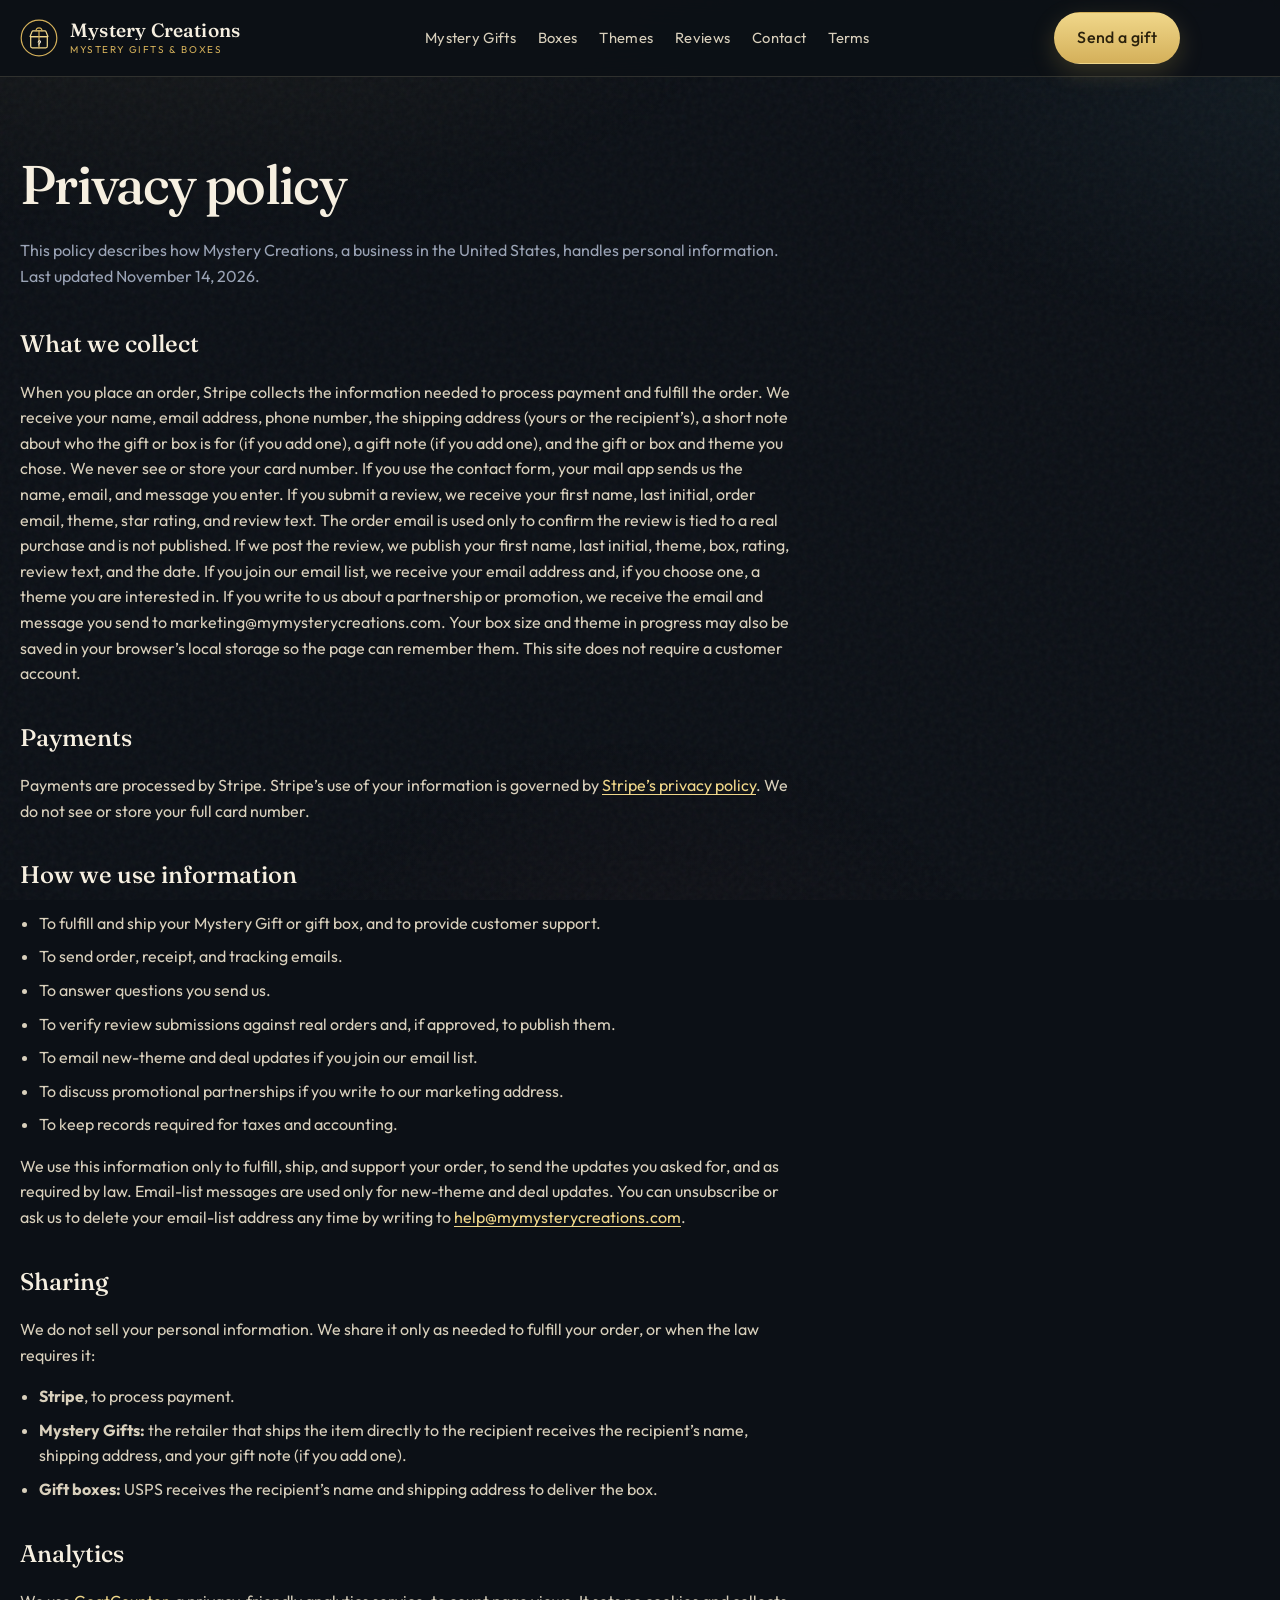
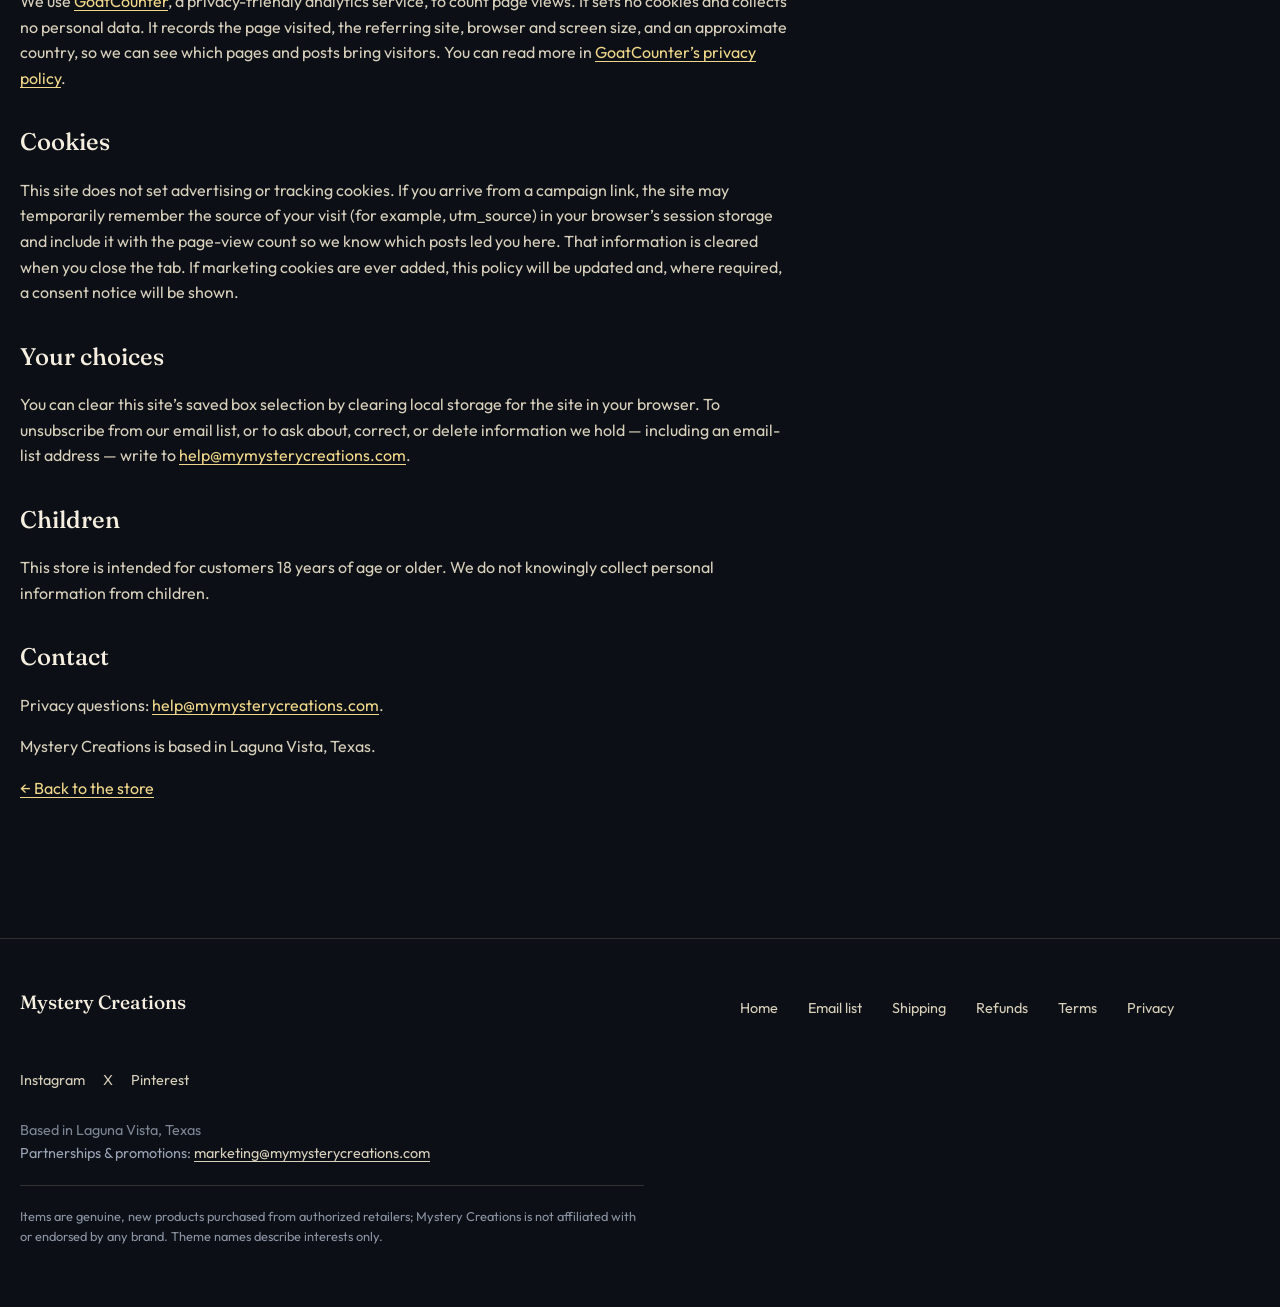
==== privacy.html @ e9b5b040 "Mystery Gifts lead; free shipping; boxes from $50; policy updates Co-authored-by: OffWorldMechanic <" ====
<!DOCTYPE html>
<html lang="en" data-page-title="Privacy — {name}">
<head>
  <meta charset="utf-8">
  <meta name="viewport" content="width=device-width, initial-scale=1, viewport-fit=cover">
  <meta name="theme-color" content="#0c1016">
  <meta name="color-scheme" content="dark">
  <meta name="apple-mobile-web-app-capable" content="yes">
  <meta name="apple-mobile-web-app-status-bar-style" content="black-translucent">
  <link rel="apple-touch-icon" href="img/apple-touch-icon.png">
  <link rel="canonical" href="https://mymysterycreations.com/privacy.html">
  <title>Privacy — Mystery Creations</title>
  <meta name="description" content="How Mystery Creations collects, uses, and shares information when you order a gift or box, join our email list, or contact us.">
  <meta property="og:type" content="website">
  <meta property="og:site_name" content="Mystery Creations">
  <meta property="og:title" content="Privacy policy — Mystery Creations">
  <meta property="og:description" content="How Mystery Creations collects, uses, and shares information when you order a gift or box, join our email list, or contact us.">
  <meta property="og:url" content="https://mymysterycreations.com/privacy.html">
  <meta property="og:image" content="https://mymysterycreations.com/img/og-image.png">
  <meta property="og:image:width" content="1200">
  <meta property="og:image:height" content="630">
  <meta property="og:image:alt" content="Mystery Creations — Mystery gifts from $5, free shipping">
  <meta name="twitter:card" content="summary_large_image">
  <meta name="twitter:title" content="Privacy policy — Mystery Creations">
  <meta name="twitter:description" content="How Mystery Creations collects, uses, and shares information when you order a gift or box, join our email list, or contact us.">
  <meta name="twitter:image" content="https://mymysterycreations.com/img/og-image.png">
  <link rel="icon" type="image/svg+xml" href="img/favicon.svg">
  <link rel="preconnect" href="https://fonts.googleapis.com">
  <link rel="preconnect" href="https://fonts.gstatic.com" crossorigin>
  <link href="https://fonts.googleapis.com/css2?family=Fraunces:ital,opsz,wght@0,9..144,400;0,9..144,500;1,9..144,450&family=Outfit:wght@300;400;500;600&display=swap" rel="stylesheet">
  <link rel="stylesheet" href="css/styles.css">
  <script src="js/config.js"></script>
  <script>
    (function () {
      var n = (window.STORE_CONFIG && STORE_CONFIG.name) || "Mystery Creations";
      document.title = "Privacy — " + n;
    })();
  </script>
</head>
<body>
  <a class="skip-link" href="#main">Skip to content</a>
  <header class="site-header">
    <div class="wrap header-inner">
      <a class="wordmark" href="index.html">
        <img class="monogram" src="img/monogram.svg" width="38" height="38" alt="">
        <span class="wordmark-text">
          <strong data-store-name>Mystery Creations</strong>
          <span class="wordmark-sub">Mystery gifts &amp; boxes</span>
        </span>
      </a>
      <button class="nav-toggle" id="nav-toggle" type="button" aria-expanded="false" aria-controls="site-nav" aria-label="Open menu">
        <svg viewBox="0 0 24 24" fill="none" stroke="currentColor" stroke-width="1.8" aria-hidden="true">
          <path d="M4 7h16M4 12h16M4 17h16" stroke-linecap="round"/>
        </svg>
      </button>
      <nav class="nav" id="site-nav" aria-label="Primary">
        <a href="index.html#gifts">Mystery Gifts</a>
        <a href="index.html#order">Boxes</a>
        <a href="index.html#themes">Themes</a>
        <a href="index.html#reviews">Reviews</a>
        <a href="index.html#contact">Contact</a>
        <a href="terms.html">Terms</a>
      </nav>
      <div class="header-cta">
        <a class="btn btn-gold" href="index.html#gifts">Send a gift</a>
      </div>
    </div>
  </header>

  <main id="main" class="legal">
    <div class="wrap">
      <h1>Privacy policy</h1>
      <p class="meta">This policy describes how Mystery Creations, a business in the United States, handles personal information. Last updated November 14, 2026.</p>

      <h2>What we collect</h2>
      <p>When you place an order, Stripe collects the information needed to process payment and fulfill the order. We receive your name, email address, phone number, the shipping address (yours or the recipient’s), a short note about who the gift or box is for (if you add one), a gift note (if you add one), and the gift or box and theme you chose. We never see or store your card number. If you use the contact form, your mail app sends us the name, email, and message you enter. If you submit a review, we receive your first name, last initial, order email, theme, star rating, and review text. The order email is used only to confirm the review is tied to a real purchase and is not published. If we post the review, we publish your first name, last initial, theme, box, rating, review text, and the date. If you join our email list, we receive your email address and, if you choose one, a theme you are interested in. If you write to us about a partnership or promotion, we receive the email and message you send to marketing@mymysterycreations.com. Your box size and theme in progress may also be saved in your browser’s local storage so the page can remember them. This site does not require a customer account.</p>

      <h2>Payments</h2>
      <p>Payments are processed by Stripe. Stripe’s use of your information is governed by <a href="https://stripe.com/privacy" rel="noopener">Stripe’s privacy policy</a>. We do not see or store your full card number.</p>

      <h2>How we use information</h2>
      <ul>
        <li>To fulfill and ship your Mystery Gift or gift box, and to provide customer support.</li>
        <li>To send order, receipt, and tracking emails.</li>
        <li>To answer questions you send us.</li>
        <li>To verify review submissions against real orders and, if approved, to publish them.</li>
        <li>To email new-theme and deal updates if you join our email list.</li>
        <li>To discuss promotional partnerships if you write to our marketing address.</li>
        <li>To keep records required for taxes and accounting.</li>
      </ul>
      <p>We use this information only to fulfill, ship, and support your order, to send the updates you asked for, and as required by law. Email-list messages are used only for new-theme and deal updates. You can unsubscribe or ask us to delete your email-list address any time by writing to <a data-store-email href="mailto:help@mymysterycreations.com">help@mymysterycreations.com</a>.</p>

      <h2>Sharing</h2>
      <p>We do not sell your personal information. We share it only as needed to fulfill your order, or when the law requires it:</p>
      <ul>
        <li><strong>Stripe</strong>, to process payment.</li>
        <li><strong>Mystery Gifts:</strong> the retailer that ships the item directly to the recipient receives the recipient’s name, shipping address, and your gift note (if you add one).</li>
        <li><strong>Gift boxes:</strong> USPS receives the recipient’s name and shipping address to deliver the box.</li>
      </ul>

      <h2>Analytics</h2>
      <p>We use <a href="https://www.goatcounter.com/" rel="noopener">GoatCounter</a>, a privacy-friendly analytics service, to count page views. It sets no cookies and collects no personal data. It records the page visited, the referring site, browser and screen size, and an approximate country, so we can see which pages and posts bring visitors. You can read more in <a href="https://www.goatcounter.com/help/privacy" rel="noopener">GoatCounter’s privacy policy</a>.</p>

      <h2>Cookies</h2>
      <p>This site does not set advertising or tracking cookies. If you arrive from a campaign link, the site may temporarily remember the source of your visit (for example, utm_source) in your browser’s session storage and include it with the page-view count so we know which posts led you here. That information is cleared when you close the tab. If marketing cookies are ever added, this policy will be updated and, where required, a consent notice will be shown.</p>

      <h2>Your choices</h2>
      <p>You can clear this site’s saved box selection by clearing local storage for the site in your browser. To unsubscribe from our email list, or to ask about, correct, or delete information we hold — including an email-list address — write to <a data-store-email href="mailto:help@mymysterycreations.com">help@mymysterycreations.com</a>.</p>

      <h2>Children</h2>
      <p>This store is intended for customers 18 years of age or older. We do not knowingly collect personal information from children.</p>

      <h2>Contact</h2>
      <p>Privacy questions: <a data-store-email href="mailto:help@mymysterycreations.com">help@mymysterycreations.com</a>.</p>
      <p>Mystery Creations is based in Laguna Vista, Texas.</p>

      <p><a href="index.html">← Back to the store</a></p>
    </div>
  </main>

  <footer class="site-footer">
    <div class="wrap">
      <div class="footer-row">
        <div>
          <strong style="color:var(--cream);font-family:var(--font-serif);font-size:1.2rem;font-weight:500" data-store-name>Mystery Creations</strong>
        </div>
        <nav class="footer-links">
          <a href="index.html">Home</a>
          <a href="index.html#waitlist">Email list</a>
          <a href="terms.html#shipping">Shipping</a>
          <a href="terms.html#refunds">Refunds</a>
          <a href="terms.html">Terms</a>
          <a href="privacy.html">Privacy</a>
        </nav>
      </div>
      <nav class="footer-social" data-social-links aria-label="Social" hidden></nav>
      <p class="footer-location">Based in Laguna Vista, Texas</p>
      <p class="footer-marketing">Partnerships &amp; promotions: <a data-store-marketing-email href="mailto:marketing@mymysterycreations.com?subject=Partnership%20inquiry">marketing@mymysterycreations.com</a></p>
      <p class="disclaimer" data-disclaimer></p>
    </div>
  </footer>
  <script src="js/app.js"></script>
</body>
</html>
---- css/styles.css ----
/* Mystery Creations — storefront styles */
:root {
  --ink: #0c1016;
  --ink-2: #141a24;
  --ink-3: #1c2433;
  --line: rgba(232, 214, 176, 0.16);
  --line-strong: rgba(232, 214, 176, 0.32);
  --cream: #f6efe0;
  --cream-dim: #d9d0bc;
  --gold: #d4b05a;
  --gold-bright: #f0d78a;
  --gold-deep: #9a7a32;
  --copper: #c57a48;
  --rose: #c45c4a;
  --mist: #9aa3b5;
  --paper: #fbf6ec;
  --paper-2: #efe6d2;
  --success: #3e9a6e;
  --danger: #c45c4a;
  --shadow: 0 24px 60px rgba(0, 0, 0, 0.35);
  --radius: 18px;
  --font-serif: "Fraunces", "Iowan Old Style", "Palatino Linotype", Palatino, serif;
  --font-sans: "Outfit", "Avenir Next", "Segoe UI", sans-serif;
  --header-h: 76px;
  --bar-h: 84px;
}

*,
*::before,
*::after { box-sizing: border-box; }

html {
  scroll-behavior: smooth;
  scroll-padding-top: calc(var(--header-h) + 16px + env(safe-area-inset-top, 0px));
  scroll-padding-bottom: calc(var(--bar-h) + 16px + env(safe-area-inset-bottom, 0px));
  -webkit-text-size-adjust: 100%;
  text-size-adjust: 100%;
}

html, body {
  margin: 0;
  padding: 0;
  max-width: 100%;
}

body {
  font-family: var(--font-sans);
  font-weight: 400;
  font-size: 16px;
  color: var(--cream);
  background: var(--ink);
  line-height: 1.6;
  min-height: 100vh;
  min-height: 100svh;
  min-height: 100dvh;
  -webkit-font-smoothing: antialiased;
  text-rendering: optimizeLegibility;
}

body::before {
  content: "";
  position: fixed;
  inset: 0;
  pointer-events: none;
  z-index: 0;
  background:
    radial-gradient(1200px 600px at 12% -10%, rgba(212, 176, 90, 0.08), transparent 55%),
    radial-gradient(900px 500px at 100% 10%, rgba(110, 196, 216, 0.05), transparent 50%),
    radial-gradient(800px 700px at 50% 120%, rgba(196, 92, 74, 0.05), transparent 50%);
}

body::after {
  content: "";
  position: fixed;
  inset: 0;
  pointer-events: none;
  z-index: 1;
  opacity: 0.045;
  background-image: url("data:image/svg+xml,%3Csvg viewBox='0 0 200 200' xmlns='http://www.w3.org/2000/svg'%3E%3Cfilter id='n'%3E%3CfeTurbulence type='fractalNoise' baseFrequency='0.85' numOctaves='4' stitchTiles='stitch'/%3E%3C/filter%3E%3Crect width='100%25' height='100%25' filter='url(%23n)'/%3E%3C/svg%3E");
}

img, svg { display: block; max-width: 100%; }
button, input, select, textarea { font: inherit; color: inherit; }
a { color: var(--gold-bright); text-decoration-thickness: 1px; text-underline-offset: 3px; overflow-wrap: anywhere; }

:focus-visible {
  outline: 2px solid var(--gold-bright);
  outline-offset: 3px;
}

.skip-link {
  position: absolute;
  left: 12px;
  top: -48px;
  background: var(--gold);
  color: var(--ink);
  padding: 8px 14px;
  border-radius: 8px;
  z-index: 100;
  font-weight: 600;
}
.skip-link:focus { top: 12px; }

.visually-hidden {
  position: absolute;
  width: 1px;
  height: 1px;
  padding: 0;
  margin: -1px;
  overflow: hidden;
  clip: rect(0, 0, 0, 0);
  white-space: nowrap;
  border: 0;
}

.wrap {
  width: min(1160px, calc(100% - 40px));
  max-width: calc(100% - env(safe-area-inset-left, 0px) - env(safe-area-inset-right, 0px));
  margin-left: max(20px, env(safe-area-inset-left, 0px));
  margin-right: max(20px, env(safe-area-inset-right, 0px));
  position: relative;
  z-index: 2;
}

/* Header */
.site-header {
  position: sticky;
  top: 0;
  z-index: 40;
  backdrop-filter: blur(16px) saturate(1.2);
  background: rgba(12, 16, 22, 0.94);
  border-bottom: 1px solid var(--line);
  padding-top: env(safe-area-inset-top, 0px);
  padding-left: env(safe-area-inset-left, 0px);
  padding-right: env(safe-area-inset-right, 0px);
}

.header-inner {
  display: flex;
  align-items: center;
  justify-content: space-between;
  height: var(--header-h);
  gap: 24px;
}

.wordmark {
  display: flex;
  align-items: center;
  gap: 12px;
  color: inherit;
  text-decoration: none;
  min-width: 0;
  min-height: 44px;
  overflow: hidden;
}

.monogram {
  width: 38px;
  height: 38px;
  flex: 0 0 auto;
}

.wordmark-text {
  display: flex;
  flex-direction: column;
  min-width: 0;
  line-height: 1;
}

.wordmark-text [data-store-name],
.wordmark-text strong {
  font-family: var(--font-serif);
  font-size: 1.2rem;
  font-weight: 560;
  letter-spacing: 0.01em;
  white-space: nowrap;
  overflow: hidden;
  text-overflow: ellipsis;
  color: var(--cream);
}

.wordmark-sub {
  display: block;
  font-family: var(--font-sans);
  font-size: 0.62rem;
  font-weight: 400;
  letter-spacing: 0.16em;
  text-transform: uppercase;
  color: var(--gold);
  margin-top: 5px;
  white-space: nowrap;
  overflow: hidden;
  text-overflow: ellipsis;
}

.nav {
  display: flex;
  align-items: center;
  gap: 4px 22px;
}

.nav a {
  color: var(--cream-dim);
  text-decoration: none;
  font-size: 0.92rem;
  font-weight: 400;
  letter-spacing: 0.02em;
}


.nav-toggle {
  display: none;
  background: transparent;
  border: 1px solid var(--line-strong);
  color: var(--cream);
  width: 44px;
  height: 44px;
  min-width: 44px;
  min-height: 44px;
  flex-shrink: 0;
  border-radius: 10px;
  cursor: pointer;
  align-items: center;
  justify-content: center;
  -webkit-tap-highlight-color: transparent;
}

.nav-toggle svg { width: 20px; height: 20px; }

.header-cta {
  display: inline-flex;
  align-items: center;
  gap: 8px;
}

/* Buttons */
.btn {
  display: inline-flex;
  align-items: center;
  justify-content: center;
  gap: 8px;
  border: 1px solid transparent;
  border-radius: 999px;
  padding: 12px 22px;
  min-height: 44px;
  cursor: pointer;
  text-decoration: none;
  font-weight: 500;
  letter-spacing: 0.02em;
  transition: transform 0.15s ease, background 0.15s ease, border-color 0.15s ease, color 0.15s ease;
  -webkit-tap-highlight-color: transparent;
}
.btn:active { transform: translateY(0); }
.btn[disabled], .btn.is-disabled {
  opacity: 0.45;
  cursor: not-allowed;
  transform: none;
  pointer-events: none;
}

.btn-gold {
  background: linear-gradient(180deg, var(--gold-bright), var(--gold));
  color: #2a210c;
  box-shadow: 0 8px 24px rgba(212, 176, 90, 0.22);
}


.btn-ghost {
  background: transparent;
  border-color: var(--line-strong);
  color: var(--cream);
}


.btn-rose {
  background: var(--rose);
  color: #fff8f4;
}


.btn-wide { width: 100%; }

/* Hero */
.hero {
  position: relative;
  z-index: 2;
  padding: 72px 0 88px;
  overflow: hidden;
}

.hero-grid {
  display: grid;
  grid-template-columns: 1.15fr 0.85fr;
  gap: 56px;
  align-items: center;
}

.eyebrow {
  display: inline-flex;
  align-items: center;
  gap: 10px;
  color: var(--gold);
  letter-spacing: 0.2em;
  text-transform: uppercase;
  font-size: 0.72rem;
  font-weight: 500;
  margin: 0 0 18px;
}
.eyebrow::before {
  content: "";
  width: 28px;
  height: 1px;
  background: var(--gold);
}

.hero h1 {
  font-family: var(--font-serif);
  font-weight: 500;
  font-size: clamp(2.8rem, 6.4vw, 5.4rem);
  line-height: 0.98;
  letter-spacing: -0.03em;
  margin: 0 0 22px;
  color: var(--paper);
}

.hero h1 em {
  font-style: italic;
  font-weight: 450;
  color: var(--gold-bright);
}

.lede {
  font-size: 1.15rem;
  color: var(--cream-dim);
  max-width: 34em;
  margin: 0 0 32px;
}

.hero-actions { display: flex; flex-wrap: wrap; gap: 12px; }

.hero-art {
  position: relative;
  min-height: 420px;
  display: grid;
  place-items: center;
}

.hero-frame {
  width: min(100%, 440px);
  aspect-ratio: 1;
  border: 1px solid var(--line-strong);
  border-radius: 50%;
  display: grid;
  place-items: center;
  background:
    radial-gradient(circle at 50% 40%, rgba(240, 215, 138, 0.12), transparent 55%),
    var(--ink-2);
  box-shadow: inset 0 0 0 12px rgba(12, 16, 22, 0.4), var(--shadow);
  position: relative;
}

.hero-frame svg { width: 72%; height: auto; }

.orbit {
  position: absolute;
  inset: 18px;
  border: 1px dashed rgba(232, 214, 176, 0.22);
  border-radius: 50%;
  animation: spin 48s linear infinite;
  pointer-events: none;
}
.orbit-2 {
  inset: -18px;
  animation-duration: 72s;
  animation-direction: reverse;
  border-style: solid;
  border-color: rgba(232, 214, 176, 0.08);
}

@keyframes spin { to { transform: rotate(360deg); } }

/* Sections */
.section {
  position: relative;
  z-index: 2;
  padding: 84px 0;
  scroll-margin-top: calc(var(--header-h) + 8px);
}

.section-head {
  max-width: 40em;
  margin-bottom: 44px;
}

.section h2 {
  font-family: var(--font-serif);
  font-weight: 500;
  font-size: clamp(2rem, 4vw, 3.15rem);
  letter-spacing: -0.03em;
  line-height: 1.1;
  margin: 0 0 14px;
}

.section-head p {
  margin: 0;
  color: var(--cream-dim);
  font-size: 1.05rem;
}

/* How it works */
.steps {
  display: grid;
  grid-template-columns: repeat(3, 1fr);
  gap: 22px;
}

.step {
  background: linear-gradient(180deg, rgba(28, 36, 51, 0.8), rgba(20, 26, 36, 0.6));
  border: 1px solid var(--line);
  border-radius: var(--radius);
  padding: 28px 26px 30px;
  position: relative;
}

.step-num {
  font-family: var(--font-serif);
  font-style: italic;
  color: var(--gold);
  font-size: 1.7rem;
  margin-bottom: 10px;
}

.step h3 {
  margin: 0 0 10px;
  font-size: 1.25rem;
  font-weight: 500;
  letter-spacing: -0.02em;
}

.step p { margin: 0; color: var(--cream-dim); }

/* Tiers */
.tier-grid {
  display: grid;
  grid-template-columns: repeat(5, 1fr);
  gap: 16px;
}

.tier-card {
  appearance: none;
  background: var(--ink-2);
  border: 1px solid var(--line);
  border-radius: 16px;
  padding: 20px 16px 18px;
  text-align: left;
  color: inherit;
  cursor: pointer;
  display: flex;
  flex-direction: column;
  gap: 8px;
  min-height: 230px;
  transition: border-color 0.15s ease, transform 0.15s ease, background 0.15s ease;
  width: 100%;
}

.tier-card.is-selected {
  border-color: var(--gold);
  background: linear-gradient(180deg, rgba(212, 176, 90, 0.12), rgba(20, 26, 36, 0.9));
  box-shadow: 0 0 0 1px var(--gold);
}

.box-visual {
  height: 72px;
  display: grid;
  place-items: end center;
  margin-bottom: 6px;
}
.box-visual svg { overflow: visible; }

.tier-size {
  font-size: 0.68rem;
  letter-spacing: 0.16em;
  text-transform: uppercase;
  color: var(--gold);
  font-weight: 500;
}

.tier-card h3 {
  margin: 0;
  font-family: var(--font-serif);
  font-weight: 500;
  font-size: 1.2rem;
  letter-spacing: -0.02em;
}

.tier-price {
  font-size: 1.15rem;
  font-weight: 500;
  margin: 0;
}

.tier-card p.blurb {
  margin: 0;
  color: var(--mist);
  font-size: 0.82rem;
  line-height: 1.45;
  flex: 1;
}

.selected-mark {
  font-size: 0.72rem;
  letter-spacing: 0.12em;
  text-transform: uppercase;
  color: var(--gold-bright);
  font-weight: 500;
  min-height: 1em;
}

/* Themes */
.theme-grid {
  display: grid;
  grid-template-columns: repeat(4, 1fr);
  gap: 16px;
}

.theme-card {
  appearance: none;
  width: 100%;
  text-align: left;
  background: var(--ink-2);
  border: 1px solid var(--line);
  border-radius: 16px;
  padding: 22px 20px 20px;
  color: inherit;
  cursor: pointer;
  display: flex;
  flex-direction: column;
  gap: 10px;
  min-height: 220px;
  transition: border-color 0.15s ease, transform 0.15s ease, background 0.15s ease;
}

.theme-card.is-selected {
  border-color: var(--theme-accent, var(--gold));
  box-shadow: 0 0 0 1px var(--theme-accent, var(--gold));
  background: linear-gradient(180deg, color-mix(in srgb, var(--theme-accent, var(--gold)) 16%, transparent), var(--ink-2));
}

.theme-icon {
  width: 56px;
  height: 56px;
  border-radius: 14px;
  display: grid;
  place-items: center;
  background: color-mix(in srgb, var(--theme-accent, var(--gold)) 18%, var(--ink-3));
  color: var(--theme-accent, var(--gold-bright));
}
.theme-icon svg { width: 32px; height: 32px; }

.theme-card h3 {
  margin: 0;
  font-family: var(--font-serif);
  font-weight: 500;
  font-size: 1.25rem;
  letter-spacing: -0.02em;
}

.theme-card p {
  margin: 0;
  color: var(--mist);
  font-size: 0.86rem;
  line-height: 1.5;
  flex: 1;
}

/* Checkout / order */
.checkout-panel {
  display: grid;
  grid-template-columns: 1.1fr 0.9fr;
  gap: 28px;
  background: var(--ink-2);
  border: 1px solid var(--line);
  border-radius: 24px;
  padding: 36px;
}

.order-summary {
  display: flex;
  flex-direction: column;
  gap: 16px;
}

.summary-row {
  display: flex;
  justify-content: space-between;
  gap: 16px;
  align-items: baseline;
  border-bottom: 1px solid var(--line);
  padding-bottom: 12px;
  font-size: 0.98rem;
}
.summary-row span:first-child { color: var(--mist); }
.summary-row strong { font-weight: 500; }
.summary-total {
  border-bottom: 0;
  padding-bottom: 0;
  font-size: 1.25rem;
  font-family: var(--font-serif);
}

.checkout-note {
  margin: 8px 0 0;
  color: var(--cream-dim);
  font-size: 0.92rem;
}

.checkout-callout {
  border: 1px dashed var(--line-strong);
  border-radius: 16px;
  padding: 22px 20px;
  background: rgba(12, 16, 22, 0.4);
}
.checkout-callout h3 {
  margin: 0 0 8px;
  font-size: 1.05rem;
  font-weight: 500;
}
.stripe-badge {
  display: inline-block;
  font-size: 0.68rem;
  letter-spacing: 0.14em;
  text-transform: uppercase;
  color: var(--gold);
  border: 1px solid var(--line-strong);
  border-radius: 999px;
  padding: 3px 8px;
  margin-bottom: 10px;
}
.checkout-callout p { margin: 0 0 14px; color: var(--mist); font-size: 0.9rem; }
.hint { color: var(--mist); font-size: 0.82rem; margin: 10px 0 0; }


/* Order form (dropdown checkout) */
.order-form {
  display: grid;
  gap: 28px;
}
.order-fields {
  display: grid;
  gap: 22px;
  background: var(--ink-2);
  border: 1px solid var(--line);
  border-radius: 24px;
  padding: 28px 28px 24px;
}
.order-form .field {
  display: grid;
  gap: 8px;
}
.order-form label {
  display: flex;
  flex-wrap: wrap;
  align-items: baseline;
  gap: 6px;
  font-size: 0.92rem;
  color: var(--cream);
  font-weight: 500;
}
.order-form .optional {
  color: var(--mist);
  font-weight: 400;
}
.order-form select {
  appearance: none;
  -webkit-appearance: none;
  min-height: 48px;
  padding: 12px 44px 12px 14px;
  background-color: var(--ink);
  background-image: url("data:image/svg+xml,%3Csvg xmlns='http://www.w3.org/2000/svg' width='16' height='16' fill='none' stroke='%23f0d78a' stroke-width='1.8' viewBox='0 0 16 16'%3E%3Cpath d='M3 6l5 5 5-5' stroke-linecap='round' stroke-linejoin='round'/%3E%3C/svg%3E");
  background-repeat: no-repeat;
  background-position: right 14px center;
  cursor: pointer;
}
.order-form textarea {
  min-height: 104px;
  line-height: 1.45;
}
.order-form textarea#recipient {
  min-height: 88px;
}
.tier-summary {
  display: grid;
  grid-template-columns: auto 1fr;
  gap: 16px;
  align-items: start;
  margin-top: 4px;
  padding: 14px 16px;
  border: 1px solid var(--line);
  border-radius: 16px;
  background: rgba(12, 16, 22, 0.45);
}
.tier-summary .box-visual { color: var(--gold-bright); }
.tier-summary h3 {
  margin: 2px 0 0;
  font-family: var(--font-serif);
  font-size: 1.35rem;
  font-weight: 500;
}
.tier-summary .tier-price {
  margin: 4px 0 6px;
  color: var(--gold-bright);
  font-weight: 500;
}
.tier-summary .blurb {
  margin: 0;
  color: var(--cream-dim);
  font-size: 0.92rem;
}
.theme-hint {
  margin: 0;
  color: var(--cream-dim);
  font-size: 0.9rem;
}
.note-meta {
  display: flex;
  justify-content: space-between;
  gap: 12px;
  align-items: flex-start;
}
.note-meta .hint { margin: 0; flex: 1; }
.char-count {
  color: var(--mist);
  font-size: 0.8rem;
  white-space: nowrap;
  font-variant-numeric: tabular-nums;
}

/* Compact read-only overviews */
.tier-overview {
  display: grid;
  grid-template-columns: repeat(2, 1fr);
  gap: 14px;
}
.overview-tier {
  display: grid;
  grid-template-columns: auto 1fr;
  gap: 14px;
  align-items: start;
  background: var(--ink-2);
  border: 1px solid var(--line);
  border-radius: 16px;
  padding: 16px 18px;
}
.overview-tier h3 {
  margin: 2px 0 0;
  font-family: var(--font-serif);
  font-size: 1.2rem;
  font-weight: 500;
}
.overview-tier .tier-price {
  margin: 2px 0 6px;
  color: var(--gold-bright);
  font-weight: 500;
}
.overview-tier .blurb {
  margin: 0;
  color: var(--cream-dim);
  font-size: 0.88rem;
}
.theme-overview {
  display: grid;
  grid-template-columns: repeat(3, 1fr);
  gap: 14px;
}
.overview-theme {
  background: var(--ink-2);
  border: 1px solid var(--line);
  border-top: 3px solid var(--theme-accent, var(--gold));
  border-radius: 16px;
  padding: 16px 18px 18px;
}
.overview-theme h3 {
  margin: 8px 0 6px;
  font-size: 1.05rem;
  font-weight: 500;
}
.overview-theme p {
  margin: 0;
  color: var(--cream-dim);
  font-size: 0.88rem;
}

.toast {
  position: fixed;
  left: 50%;
  bottom: calc(var(--bar-h) + 20px + env(safe-area-inset-bottom, 0px));
  transform: translateX(-50%) translateY(12px);
  z-index: 80;
  background: #1c2433;
  color: var(--cream);
  border: 1px solid var(--gold);
  border-radius: 999px;
  padding: 12px 20px;
  font-size: 0.92rem;
  box-shadow: var(--shadow);
  opacity: 0;
  pointer-events: none;
  transition: opacity 0.25s ease, transform 0.25s ease;
  max-width: min(92vw, 420px);
  text-align: center;
}
.toast.is-visible {
  opacity: 1;
  transform: translateX(-50%) translateY(0);
}

/* FAQ */
.faq-list { display: grid; gap: 10px; max-width: 800px; }

details.faq {
  background: var(--ink-2);
  border: 1px solid var(--line);
  border-radius: 14px;
  padding: 4px 18px;
}
details.faq summary {
  cursor: pointer;
  list-style: none;
  padding: 12px 0;
  min-height: 44px;
  font-weight: 500;
  display: flex;
  justify-content: space-between;
  gap: 16px;
  align-items: center;
  -webkit-tap-highlight-color: transparent;
}
details.faq summary::-webkit-details-marker { display: none; }
details.faq summary::after {
  content: "+";
  color: var(--gold);
  font-size: 1.3rem;
  font-weight: 400;
  line-height: 1;
}
details.faq[open] summary::after { content: "–"; }
details.faq p {
  margin: 0 0 16px;
  color: var(--cream-dim);
  font-size: 0.98rem;
}

/* Contact */
.contact-grid {
  display: grid;
  grid-template-columns: 0.8fr 1.2fr;
  gap: 36px;
  align-items: start;
}

.contact-form {
  display: grid;
  gap: 14px;
  background: var(--ink-2);
  border: 1px solid var(--line);
  border-radius: 20px;
  padding: 28px;
}

label { font-size: 0.82rem; color: var(--cream-dim); display: grid; gap: 6px; }

input, textarea, select {
  background: var(--ink);
  border: 1px solid var(--line-strong);
  border-radius: 10px;
  padding: 12px 14px;
  color: var(--cream);
  width: 100%;
  font-size: 16px; /* iOS zooms inputs under 16px */
  min-height: 44px;
  max-width: 100%;
}
input:focus, textarea:focus, select:focus {
  outline: none;
  border-color: var(--gold);
  box-shadow: 0 0 0 3px rgba(212, 176, 90, 0.18);
}
textarea { min-height: 140px; resize: vertical; }

.form-status { min-height: 1.4em; font-size: 0.9rem; margin: 0; }
.form-status.is-ok { color: #8fddb4; }
.form-status.is-err { color: #f0a398; }

/* Footer */
.site-footer {
  position: relative;
  z-index: 2;
  border-top: 1px solid var(--line);
  padding: 48px 0 calc(48px + env(safe-area-inset-bottom, 0px));
  color: var(--mist);
  font-size: 0.9rem;
}

.footer-row {
  display: flex;
  justify-content: space-between;
  gap: 32px;
  flex-wrap: wrap;
  margin-bottom: 28px;
}

.footer-links {
  display: flex;
  gap: 18px;
  flex-wrap: wrap;
}
.footer-links a {
  color: var(--cream-dim);
  text-decoration: none;
  min-height: 44px;
  min-width: 44px;
  display: inline-flex;
  align-items: center;
  justify-content: center;
  padding: 8px 6px;
}

.footer-social {
  display: flex;
  gap: 18px;
  flex-wrap: wrap;
  margin: 0 0 16px;
}
.footer-social[hidden] { display: none; }
.footer-social a {
  color: var(--cream-dim);
  text-decoration: none;
  min-height: 44px;
  display: inline-flex;
  align-items: center;
  padding: 8px 0;
}

.footer-marketing {
  margin: 0 0 20px;
  color: var(--mist);
  font-size: 0.9rem;
  line-height: 1.6;
}
.footer-marketing a {
  color: var(--cream-dim);
  text-underline-offset: 3px;
}

.disclaimer {
  border-top: 1px solid var(--line);
  padding-top: 20px;
  max-width: 78ch;
  line-height: 1.6;
  color: #8b93a3;
  font-size: 0.8rem;
}

/* Sticky order bar */
.order-bar {
  position: fixed;
  left: 0;
  right: 0;
  bottom: 0;
  z-index: 50;
  background: rgba(14, 18, 26, 0.96);
  backdrop-filter: blur(16px);
  border-top: 1px solid var(--line-strong);
  transform: translateY(110%);
  transition: transform 0.28s ease;
  padding-left: env(safe-area-inset-left, 0px);
  padding-right: env(safe-area-inset-right, 0px);
  padding-bottom: env(safe-area-inset-bottom, 0px);
}
.order-bar[hidden] { display: none !important; }
.order-bar.is-visible { transform: translateY(0); display: block; }

.order-bar-inner {
  display: flex;
  align-items: center;
  justify-content: space-between;
  gap: 16px;
  min-height: var(--bar-h);
  padding-block: 10px;
}

.order-bar-copy { min-width: 0; }
.order-bar-copy p { margin: 0; color: var(--mist); font-size: 0.78rem; letter-spacing: 0.12em; text-transform: uppercase; }
.order-bar-copy h2 {
  margin: 2px 0 0;
  font-family: var(--font-serif);
  font-size: 1.15rem;
  font-weight: 500;
  white-space: nowrap;
  overflow: hidden;
  text-overflow: ellipsis;
}

/* Legal pages */
.legal {
  padding: 64px 0 120px;
  position: relative;
  z-index: 2;
}
.legal h1 {
  font-family: var(--font-serif);
  font-size: clamp(2.2rem, 5vw, 3.4rem);
  font-weight: 500;
  letter-spacing: -0.03em;
  margin: 0 0 10px;
}
.legal .meta { color: var(--mist); margin: 0 0 36px; }
.legal h2 {
  font-family: var(--font-serif);
  font-weight: 500;
  font-size: 1.5rem;
  margin: 32px 0 10px;
}
.legal p, .legal li { color: var(--cream-dim); max-width: 70ch; }
.legal ul { padding-left: 1.2em; }

/* Success */
.success-card {
  max-width: 560px;
  margin: 80px auto 120px;
  background: var(--ink-2);
  border: 1px solid var(--line);
  border-radius: 24px;
  padding: 48px 36px;
  text-align: center;
  position: relative;
  z-index: 2;
}
.success-card h1 {
  font-family: var(--font-serif);
  font-weight: 500;
  font-size: 2.4rem;
  margin: 16px 0 12px;
}
.success-card p { color: var(--cream-dim); }

/* Modal checkout (same content, mobile-friendly overlay option) */
body.has-bar { padding-bottom: calc(var(--bar-h) + 28px + env(safe-area-inset-bottom, 0px)); }
body.has-bar #checkout { padding-bottom: calc(84px + var(--bar-h) + 16px + env(safe-area-inset-bottom, 0px)); }
body.has-bar .site-footer { padding-bottom: calc(var(--bar-h) + 36px + env(safe-area-inset-bottom, 0px)); }
body.has-bar .legal { padding-bottom: calc(120px + var(--bar-h) + env(safe-area-inset-bottom, 0px)); }

@media (max-width: 1040px) {
  .tier-grid { grid-template-columns: repeat(3, 1fr); }
  .theme-grid, .theme-overview { grid-template-columns: repeat(3, 1fr); }
  .hero-grid, .checkout-panel, .contact-grid { grid-template-columns: 1fr; }
  .hero-art { min-height: 0; order: -1; margin-bottom: 8px; }
  .hero-frame { width: min(52vw, 210px); }
  .hero { padding: 20px 0 48px; }
  .lede { margin-bottom: 22px; font-size: 1.05rem; }
}

@media (max-width: 1040px) and (min-width: 761px) {
  .hero-frame { width: min(58vw, 320px); }
  .hero { padding: 36px 0 64px; }
  .hero-art { min-height: 280px; }
}

@media (max-width: 960px) {
  .nav-toggle { display: inline-flex; }
  .nav {
    display: none;
    position: absolute;
    top: 100%;
    left: 0;
    right: 0;
    background: #0c1016;
    border-bottom: 1px solid var(--line-strong);
    flex-direction: column;
    align-items: stretch;
    padding: 8px 20px 18px;
    gap: 0;
    z-index: 45;
    box-shadow: 0 28px 40px rgba(0, 0, 0, 0.55);
  }
  .nav.is-open { display: flex; }
  .nav a {
    padding: 12px 0;
    min-height: 44px;
    display: flex;
    align-items: center;
    border-bottom: 1px solid var(--line);
    color: var(--cream);
  }
  .header-cta { display: none; }
  .header-cta.header-cta-mobile { display: inline-flex; }
}

@media (max-width: 760px) {
  .wrap {
    width: min(1160px, calc(100% - 28px));
    margin-left: max(14px, env(safe-area-inset-left, 0px));
    margin-right: max(14px, env(safe-area-inset-right, 0px));
  }
  .steps { grid-template-columns: 1fr; }
  .tier-grid, .theme-grid { grid-template-columns: 1fr 1fr; }
  .theme-overview { grid-template-columns: 1fr 1fr; }
  .section { padding: 64px 0; }
  .checkout-panel, .contact-form, .review-form, .order-fields { padding: 22px 18px; }
  .tier-overview, .theme-overview { grid-template-columns: 1fr; }
  .order-bar-inner { flex-wrap: nowrap; gap: 12px; min-height: 72px; padding-block: 8px; }
  .order-bar .btn { flex: 0 0 auto; padding: 10px 16px; min-height: 44px; }
  .order-bar-copy h2 { font-size: 0.98rem; }
  .wordmark-text { font-size: 1.05rem; }
}

@media (max-width: 480px) {
  .tier-grid { grid-template-columns: 1fr; }
  .theme-grid, .theme-overview { grid-template-columns: 1fr; }
  .note-meta { flex-direction: column; }
  .hero-actions { flex-direction: column; align-items: stretch; }
}

@media (max-width: 760px) {
  #order .section-head { margin-bottom: 18px; }
  #order h2 { font-size: 2rem; }
  .checkout-panel { gap: 16px; }
  .summary-row { padding-bottom: 8px; }
  .checkout-callout { padding: 14px 14px 12px; }
  .checkout-note { font-size: 0.86rem; }
}

@media (prefers-reduced-motion: reduce) {
  html { scroll-behavior: auto; }
  .orbit, .orbit-2, .btn, .tier-card, .theme-card, .order-bar { animation: none; transition: none; }
}

/* Hover-only affordances — don't stick on touch */
@media (hover: hover) and (pointer: fine) {
  a:hover { color: var(--cream); }
  .nav a:hover { color: var(--cream); }
  .btn:hover { transform: translateY(-1px); }
  .btn-gold:hover { color: #2a210c; }
  .btn-ghost:hover { border-color: var(--gold); color: var(--gold-bright); }
  .btn-rose:hover { color: #fff8f4; }
  .tier-card:hover {
    border-color: var(--line-strong);
    transform: translateY(-3px);
  }
  .theme-card:hover {
    border-color: var(--line-strong);
    transform: translateY(-3px);
  }
  .footer-links a:hover { color: var(--gold-bright); }
}

a, button, .tier-card, .theme-card, summary {
  touch-action: manipulation;
}

/* Short landscape phones: keep CTAs on screen, shrink chrome */
@media (max-height: 500px) and (orientation: landscape) {
  :root { --header-h: 56px; }
  .hero-art { display: none; }
  .hero { padding: 16px 0 28px; }
  .hero h1 { font-size: clamp(1.8rem, 7vw, 2.6rem); }
  .lede { margin-bottom: 16px; }
  .section { padding: 36px 0; }
}

@media (max-width: 360px) {
  .wordmark-text [data-store-name],
  .wordmark-text strong { font-size: 1rem; }
  .monogram { width: 32px; height: 32px; }
}

.legal p, .legal li, .disclaimer, .lede, .checkout-note, .form-status {
  overflow-wrap: break-word;
  word-break: break-word;
}

/* iOS Safari's layout viewport is often ~659–740px, not the full device height */
@media (max-width: 960px) and (max-height: 760px) {
  .hero-art { margin-bottom: 0; }
  .hero-frame { width: min(34vw, 120px); }
  .hero { padding: 8px 0 20px; }
  .hero h1 { font-size: clamp(1.75rem, 8vw, 2.35rem); }
  .lede { margin-bottom: 14px; font-size: 0.98rem; }
  .eyebrow { margin-bottom: 10px; }
}
@media (max-width: 960px) and (max-height: 600px) {
  .hero-art { display: none; }
}



/* Reviews */
.reviews-list { margin-bottom: 36px; }
.reviews-empty {
  max-width: 640px;
  padding: 28px 28px 26px;
  background: var(--ink-2);
  border: 1px solid var(--line);
  border-radius: 20px;
}
.reviews-empty p {
  margin: 0;
  color: var(--cream-dim);
  font-size: 1.05rem;
  line-height: 1.55;
}
.reviews-summary {
  margin: 0 0 18px;
  color: var(--cream-dim);
}
.reviews-summary p { margin: 0; }
.reviews-summary strong { color: var(--gold-bright); }
.reviews-grid {
  display: grid;
  grid-template-columns: repeat(2, 1fr);
  gap: 16px;
}
.review-card {
  background: var(--ink-2);
  border: 1px solid var(--line);
  border-radius: 20px;
  padding: 22px 22px 18px;
}
.review-stars {
  margin: 0 0 10px;
  color: var(--gold-bright);
  letter-spacing: 0.12em;
  font-size: 1.05rem;
  line-height: 1;
}
.review-text {
  margin: 0 0 14px;
  color: var(--cream);
  font-size: 1rem;
}
.review-by {
  margin: 0;
  color: var(--mist);
  font-size: 0.88rem;
}
.review-compose {
  max-width: 720px;
}
.review-compose h3 {
  margin: 0 0 8px;
  font-family: var(--font-serif);
  font-size: 1.55rem;
  font-weight: 500;
}
.review-compose-lede {
  margin: 0 0 18px;
  color: var(--cream-dim);
}
.review-form {
  display: grid;
  gap: 14px;
  background: var(--ink-2);
  border: 1px solid var(--line);
  border-radius: 20px;
  padding: 28px;
}
.review-form-row {
  display: grid;
  grid-template-columns: 1fr 7.5rem;
  gap: 14px;
}
.review-form .hint {
  margin: -6px 0 0;
  color: var(--mist);
  font-size: 0.86rem;
}
.review-form .note-meta { margin-top: -4px; }
.star-rating {
  margin: 0;
  padding: 0;
  border: 0;
  display: grid;
  gap: 8px;
}
.star-rating legend {
  padding: 0;
  font-size: 0.82rem;
  color: var(--cream-dim);
}
.star-rating-options {
  display: flex;
  flex-direction: row-reverse;
  justify-content: flex-end;
  gap: 2px;
}
.star-rating-options input {
  position: absolute;
  width: 1px;
  height: 1px;
  padding: 0;
  margin: -1px;
  overflow: hidden;
  clip: rect(0, 0, 0, 0);
  white-space: nowrap;
  border: 0;
}
.star-rating-options label {
  display: inline-flex;
  align-items: center;
  justify-content: center;
  width: 44px;
  height: 44px;
  margin: 0;
  padding: 0;
  color: var(--mist);
  font-size: 1.7rem;
  line-height: 1;
  cursor: pointer;
}
.star-rating-options input:checked + label,
.star-rating-options input:checked ~ label {
  color: var(--gold-bright);
}
.star-rating-options label:hover,
.star-rating-options label:hover ~ label,
.star-rating-options:hover input:checked + label,
.star-rating-options:hover input:checked ~ label {
  color: var(--gold-bright);
}
.star-rating-options:hover input:checked + label:not(:hover):not(:hover ~ label),
.star-rating-options:hover input:checked ~ label:not(:hover):not(:hover ~ label) {
  color: var(--mist);
}
.star-rating-options input:focus-visible + label {
  outline: 2px solid var(--gold);
  outline-offset: 3px;
  border-radius: 8px;
}

@media (max-width: 760px) {
  .reviews-grid, .review-form-row { grid-template-columns: 1fr; }
  .reviews-empty, .review-card { padding: 20px 18px; }
}


/* Launch waitlist */
.waitlist-section {
  position: relative;
  z-index: 2;
}
.waitlist-card {
  display: grid;
  grid-template-columns: 1fr 1fr;
  gap: 36px;
  align-items: start;
  background: var(--ink-2);
  border: 1px solid var(--line-strong);
  border-radius: 24px;
  padding: 36px;
  box-shadow: 0 0 0 1px rgba(212, 176, 90, 0.08), var(--shadow);
}
.waitlist-copy h2 {
  font-family: var(--font-serif);
  font-weight: 500;
  font-size: clamp(1.8rem, 3vw, 2.4rem);
  line-height: 1.15;
  margin: 0 0 12px;
  color: var(--cream);
}
.waitlist-copy p {
  margin: 0;
  color: var(--cream-dim);
  max-width: 42ch;
}
.waitlist-form {
  display: grid;
  gap: 14px;
}
.waitlist-form .optional {
  color: var(--mist);
  font-weight: 400;
}
.waitlist-form .hint {
  margin: 0;
  color: var(--mist);
  font-size: 0.86rem;
}

@media (max-width: 760px) {
  .waitlist-card {
    grid-template-columns: 1fr;
    padding: 24px 20px;
    gap: 22px;
  }
}

.tier-ship {
  margin: 0.15rem 0 0.4rem;
  font-size: 0.82rem;
  opacity: 0.8;
}

.gift-panel {
  display: grid;
  gap: 18px;
  max-width: 720px;
}
.gift-panel select {
  width: 100%;
}
.gift-prices {
  display: flex;
  flex-wrap: wrap;
  gap: 10px;
}
.gift-prices .gift-price {
  min-width: 88px;
}
.gift-points {
  margin: 0;
  padding-left: 1.1rem;
  display: grid;
  gap: 6px;
  opacity: 0.9;
}

/* v5: Mystery Gifts hero */
.hero-prices { display: flex; flex-wrap: wrap; gap: 8px; margin: 4px 0 22px; }
.hero-price {
  display: inline-flex; align-items: center; justify-content: center;
  min-width: 56px; padding: 8px 12px; border-radius: 999px;
  border: 1px solid rgba(212, 176, 90, 0.55); color: var(--gold-bright, #e6c46a);
  font-weight: 600; text-decoration: none;
}
.hero-price:hover, .hero-price:focus-visible { background: rgba(212, 176, 90, 0.14); }
.gift-step { margin: 0; font-weight: 500; }
.legal ul { padding-left: 1.2rem; display: grid; gap: 8px; }
.footer-location { margin: 10px 0 0; opacity: 0.8; font-size: 0.9rem; }
.contact-location { margin-top: 10px; opacity: 0.85; }
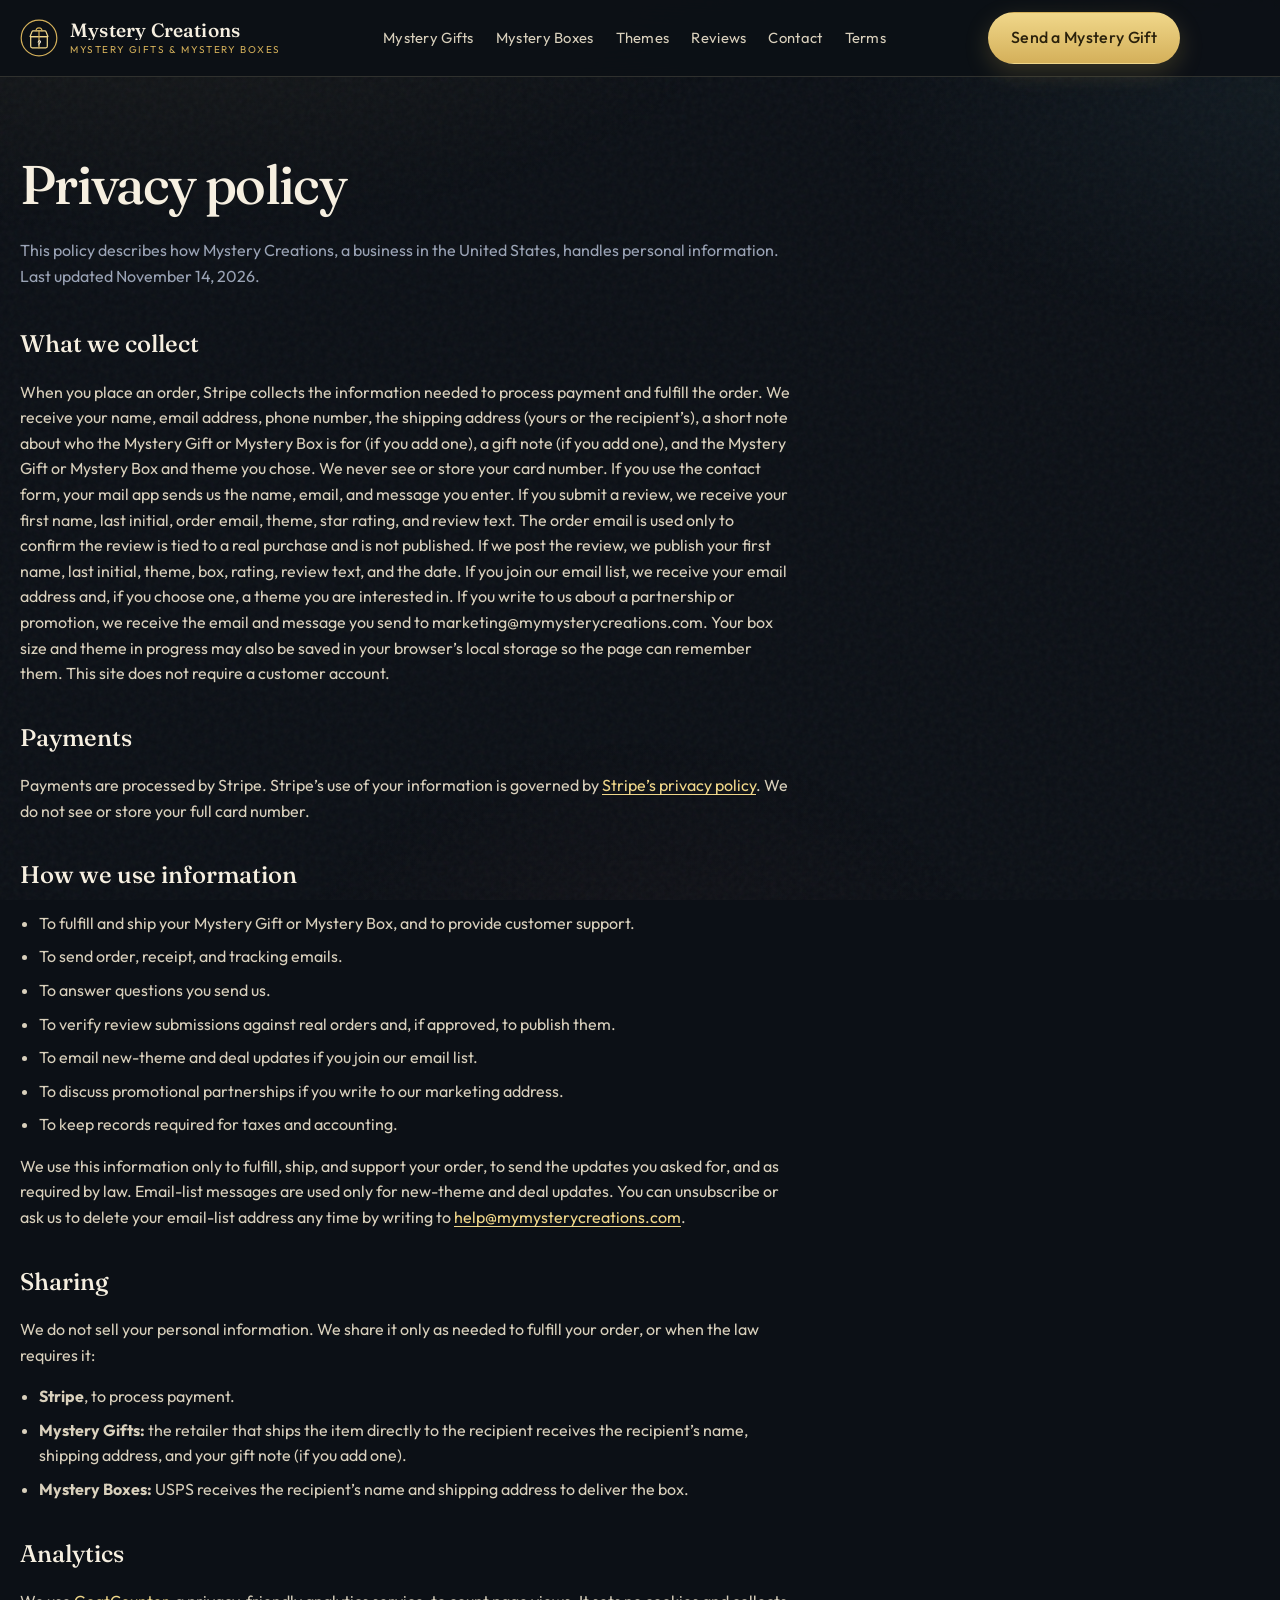
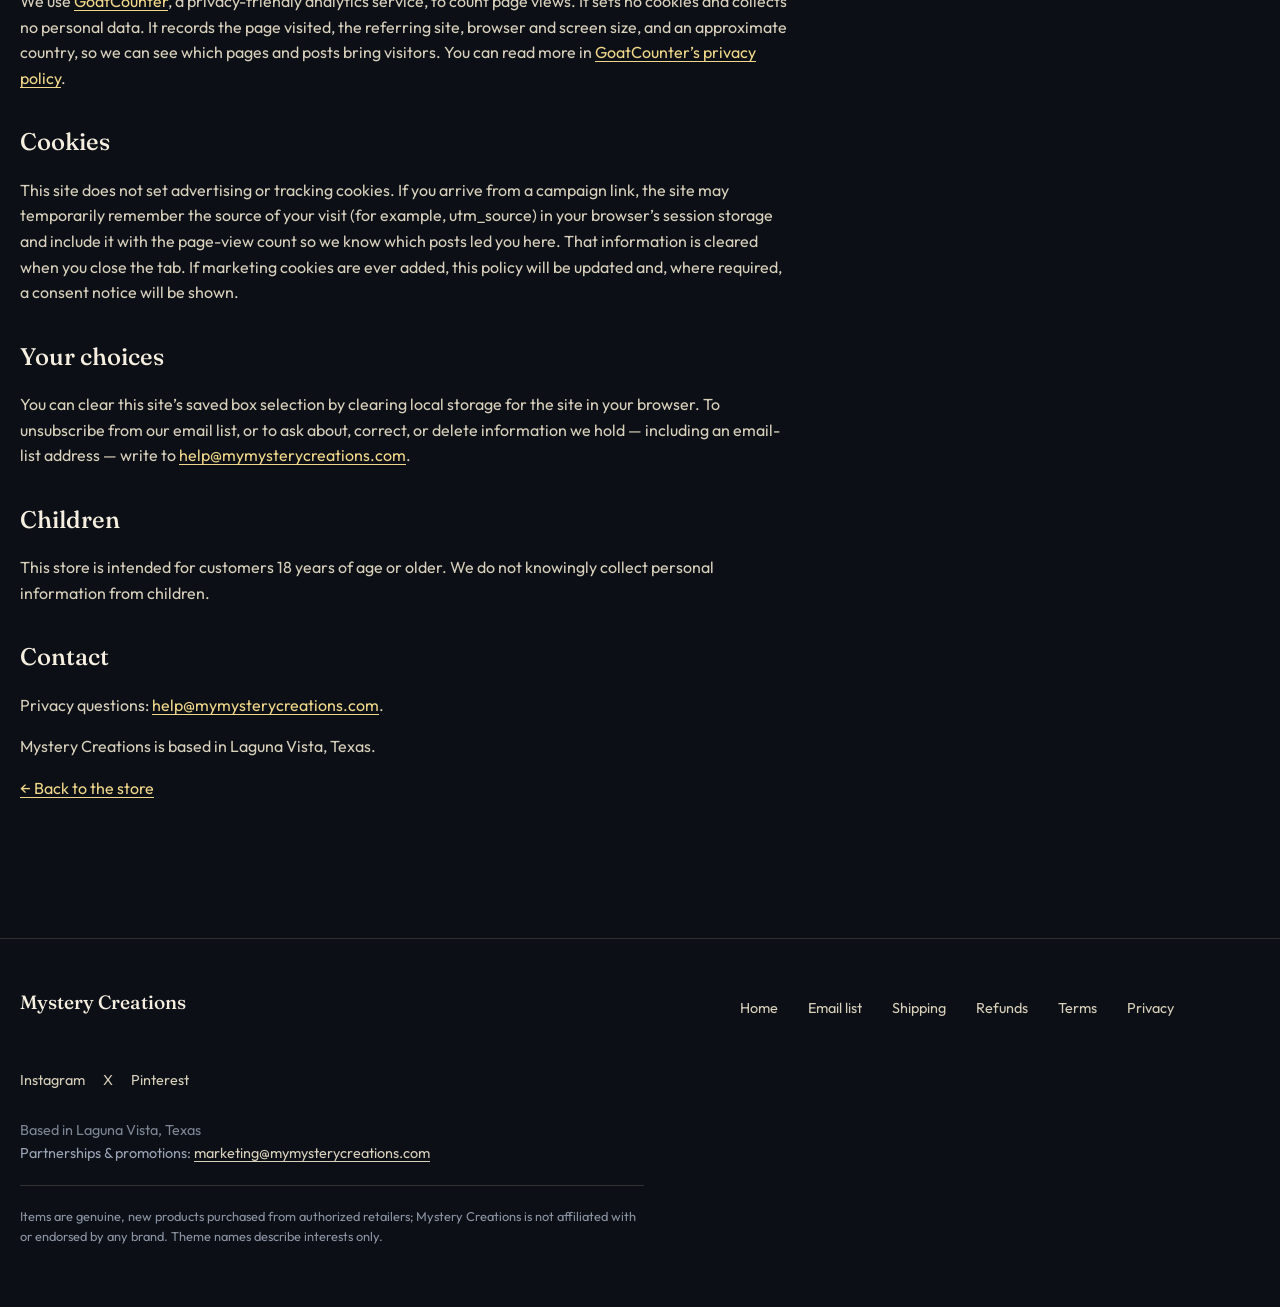
==== commit 94e4877c: "v6: Mystery Gift (one single item) vs Mystery Box (multiple gifts) clarity Co-authored-by: OffWorldM" ====
--- a/privacy.html
+++ b/privacy.html
@@ -10,11 +10,11 @@
   <link rel="apple-touch-icon" href="img/apple-touch-icon.png">
   <link rel="canonical" href="https://mymysterycreations.com/privacy.html">
   <title>Privacy — Mystery Creations</title>
-  <meta name="description" content="How Mystery Creations collects, uses, and shares information when you order a gift or box, join our email list, or contact us.">
+  <meta name="description" content="How Mystery Creations collects, uses, and shares information when you order a Mystery Gift or Mystery Box, join our email list, or contact us.">
   <meta property="og:type" content="website">
   <meta property="og:site_name" content="Mystery Creations">
   <meta property="og:title" content="Privacy policy — Mystery Creations">
-  <meta property="og:description" content="How Mystery Creations collects, uses, and shares information when you order a gift or box, join our email list, or contact us.">
+  <meta property="og:description" content="How Mystery Creations collects, uses, and shares information when you order a Mystery Gift or Mystery Box, join our email list, or contact us.">
   <meta property="og:url" content="https://mymysterycreations.com/privacy.html">
   <meta property="og:image" content="https://mymysterycreations.com/img/og-image.png">
   <meta property="og:image:width" content="1200">
@@ -22,7 +22,7 @@
   <meta property="og:image:alt" content="Mystery Creations — Mystery gifts from $5, free shipping">
   <meta name="twitter:card" content="summary_large_image">
   <meta name="twitter:title" content="Privacy policy — Mystery Creations">
-  <meta name="twitter:description" content="How Mystery Creations collects, uses, and shares information when you order a gift or box, join our email list, or contact us.">
+  <meta name="twitter:description" content="How Mystery Creations collects, uses, and shares information when you order a Mystery Gift or Mystery Box, join our email list, or contact us.">
   <meta name="twitter:image" content="https://mymysterycreations.com/img/og-image.png">
   <link rel="icon" type="image/svg+xml" href="img/favicon.svg">
   <link rel="preconnect" href="https://fonts.googleapis.com">
@@ -45,7 +45,7 @@
         <img class="monogram" src="img/monogram.svg" width="38" height="38" alt="">
         <span class="wordmark-text">
           <strong data-store-name>Mystery Creations</strong>
-          <span class="wordmark-sub">Mystery gifts &amp; boxes</span>
+          <span class="wordmark-sub">Mystery Gifts &amp; Mystery Boxes</span>
         </span>
       </a>
       <button class="nav-toggle" id="nav-toggle" type="button" aria-expanded="false" aria-controls="site-nav" aria-label="Open menu">
@@ -55,14 +55,14 @@
       </button>
       <nav class="nav" id="site-nav" aria-label="Primary">
         <a href="index.html#gifts">Mystery Gifts</a>
-        <a href="index.html#order">Boxes</a>
+        <a href="index.html#order">Mystery Boxes</a>
         <a href="index.html#themes">Themes</a>
         <a href="index.html#reviews">Reviews</a>
         <a href="index.html#contact">Contact</a>
         <a href="terms.html">Terms</a>
       </nav>
       <div class="header-cta">
-        <a class="btn btn-gold" href="index.html#gifts">Send a gift</a>
+        <a class="btn btn-gold" href="index.html#gifts">Send a Mystery Gift</a>
       </div>
     </div>
   </header>
@@ -73,14 +73,14 @@
       <p class="meta">This policy describes how Mystery Creations, a business in the United States, handles personal information. Last updated November 14, 2026.</p>
 
       <h2>What we collect</h2>
-      <p>When you place an order, Stripe collects the information needed to process payment and fulfill the order. We receive your name, email address, phone number, the shipping address (yours or the recipient’s), a short note about who the gift or box is for (if you add one), a gift note (if you add one), and the gift or box and theme you chose. We never see or store your card number. If you use the contact form, your mail app sends us the name, email, and message you enter. If you submit a review, we receive your first name, last initial, order email, theme, star rating, and review text. The order email is used only to confirm the review is tied to a real purchase and is not published. If we post the review, we publish your first name, last initial, theme, box, rating, review text, and the date. If you join our email list, we receive your email address and, if you choose one, a theme you are interested in. If you write to us about a partnership or promotion, we receive the email and message you send to marketing@mymysterycreations.com. Your box size and theme in progress may also be saved in your browser’s local storage so the page can remember them. This site does not require a customer account.</p>
+      <p>When you place an order, Stripe collects the information needed to process payment and fulfill the order. We receive your name, email address, phone number, the shipping address (yours or the recipient’s), a short note about who the Mystery Gift or Mystery Box is for (if you add one), a gift note (if you add one), and the Mystery Gift or Mystery Box and theme you chose. We never see or store your card number. If you use the contact form, your mail app sends us the name, email, and message you enter. If you submit a review, we receive your first name, last initial, order email, theme, star rating, and review text. The order email is used only to confirm the review is tied to a real purchase and is not published. If we post the review, we publish your first name, last initial, theme, box, rating, review text, and the date. If you join our email list, we receive your email address and, if you choose one, a theme you are interested in. If you write to us about a partnership or promotion, we receive the email and message you send to marketing@mymysterycreations.com. Your box size and theme in progress may also be saved in your browser’s local storage so the page can remember them. This site does not require a customer account.</p>
 
       <h2>Payments</h2>
       <p>Payments are processed by Stripe. Stripe’s use of your information is governed by <a href="https://stripe.com/privacy" rel="noopener">Stripe’s privacy policy</a>. We do not see or store your full card number.</p>
 
       <h2>How we use information</h2>
       <ul>
-        <li>To fulfill and ship your Mystery Gift or gift box, and to provide customer support.</li>
+        <li>To fulfill and ship your Mystery Gift or Mystery Box, and to provide customer support.</li>
         <li>To send order, receipt, and tracking emails.</li>
         <li>To answer questions you send us.</li>
         <li>To verify review submissions against real orders and, if approved, to publish them.</li>
@@ -95,7 +95,7 @@
       <ul>
         <li><strong>Stripe</strong>, to process payment.</li>
         <li><strong>Mystery Gifts:</strong> the retailer that ships the item directly to the recipient receives the recipient’s name, shipping address, and your gift note (if you add one).</li>
-        <li><strong>Gift boxes:</strong> USPS receives the recipient’s name and shipping address to deliver the box.</li>
+        <li><strong>Mystery Boxes:</strong> USPS receives the recipient’s name and shipping address to deliver the box.</li>
       </ul>
 
       <h2>Analytics</h2>
--- a/css/styles.css
+++ b/css/styles.css
@@ -1437,3 +1437,35 @@
 .legal ul { padding-left: 1.2rem; display: grid; gap: 8px; }
 .footer-location { margin: 10px 0 0; opacity: 0.8; font-size: 0.9rem; }
 .contact-location { margin-top: 10px; opacity: 0.85; }
+
+/* v6: Mystery Gift (one item) vs. Mystery Box (multiple gifts) clarity */
+.hero-split { margin: 16px 0 0; font-size: 0.95rem; color: var(--cream-dim); }
+.hero-split strong { color: var(--gold-bright); }
+.hero-art { flex-direction: column; gap: 14px; }
+.hero-caption { margin: 0; text-align: center; font-size: 0.9rem; color: var(--cream-dim); max-width: 26em; }
+.gift-single-note {
+  margin: 0; padding: 12px 14px; border: 1px solid var(--line-strong); border-radius: 12px;
+  background: rgba(240, 215, 138, 0.06); color: var(--cream);
+}
+.gift-single-note strong { color: var(--gold-bright); }
+.gift-points strong, .step p strong, .tier-contents strong, .faq p strong { color: var(--gold-bright); font-weight: 600; }
+.tier-contents { margin: 0.2rem 0 0.2rem; font-size: 0.88rem; color: var(--cream); }
+.tier-haul { color: var(--cream-dim); }
+.compare-grid { display: grid; grid-template-columns: repeat(2, minmax(0, 1fr)); gap: 18px; }
+.compare-card {
+  background: var(--ink-2); border: 1px solid var(--line); border-radius: var(--radius);
+  padding: 22px; display: flex; flex-direction: column; gap: 14px; min-width: 0;
+}
+.compare-card h3 { margin: 0; font-family: var(--font-serif); font-size: 1.45rem; font-weight: 500; color: var(--gold-bright); }
+.compare-card dl { margin: 0; display: grid; gap: 10px; flex: 1; }
+.compare-card dl > div { display: grid; grid-template-columns: 8.5em minmax(0, 1fr); gap: 10px; padding-bottom: 10px; border-bottom: 1px solid var(--line); }
+.compare-card dl > div:last-child { border-bottom: 0; padding-bottom: 0; }
+.compare-card dt { color: var(--gold); font-size: 0.82rem; text-transform: uppercase; letter-spacing: 0.06em; }
+.compare-card dd { margin: 0; color: var(--cream); overflow-wrap: anywhere; }
+.compare-card .btn { align-self: flex-start; }
+@media (max-width: 760px) {
+  .compare-grid { grid-template-columns: minmax(0, 1fr); }
+  .compare-card { padding: 18px; }
+  .compare-card dl > div { grid-template-columns: minmax(0, 1fr); gap: 2px; }
+  .compare-card .btn { align-self: stretch; text-align: center; }
+}
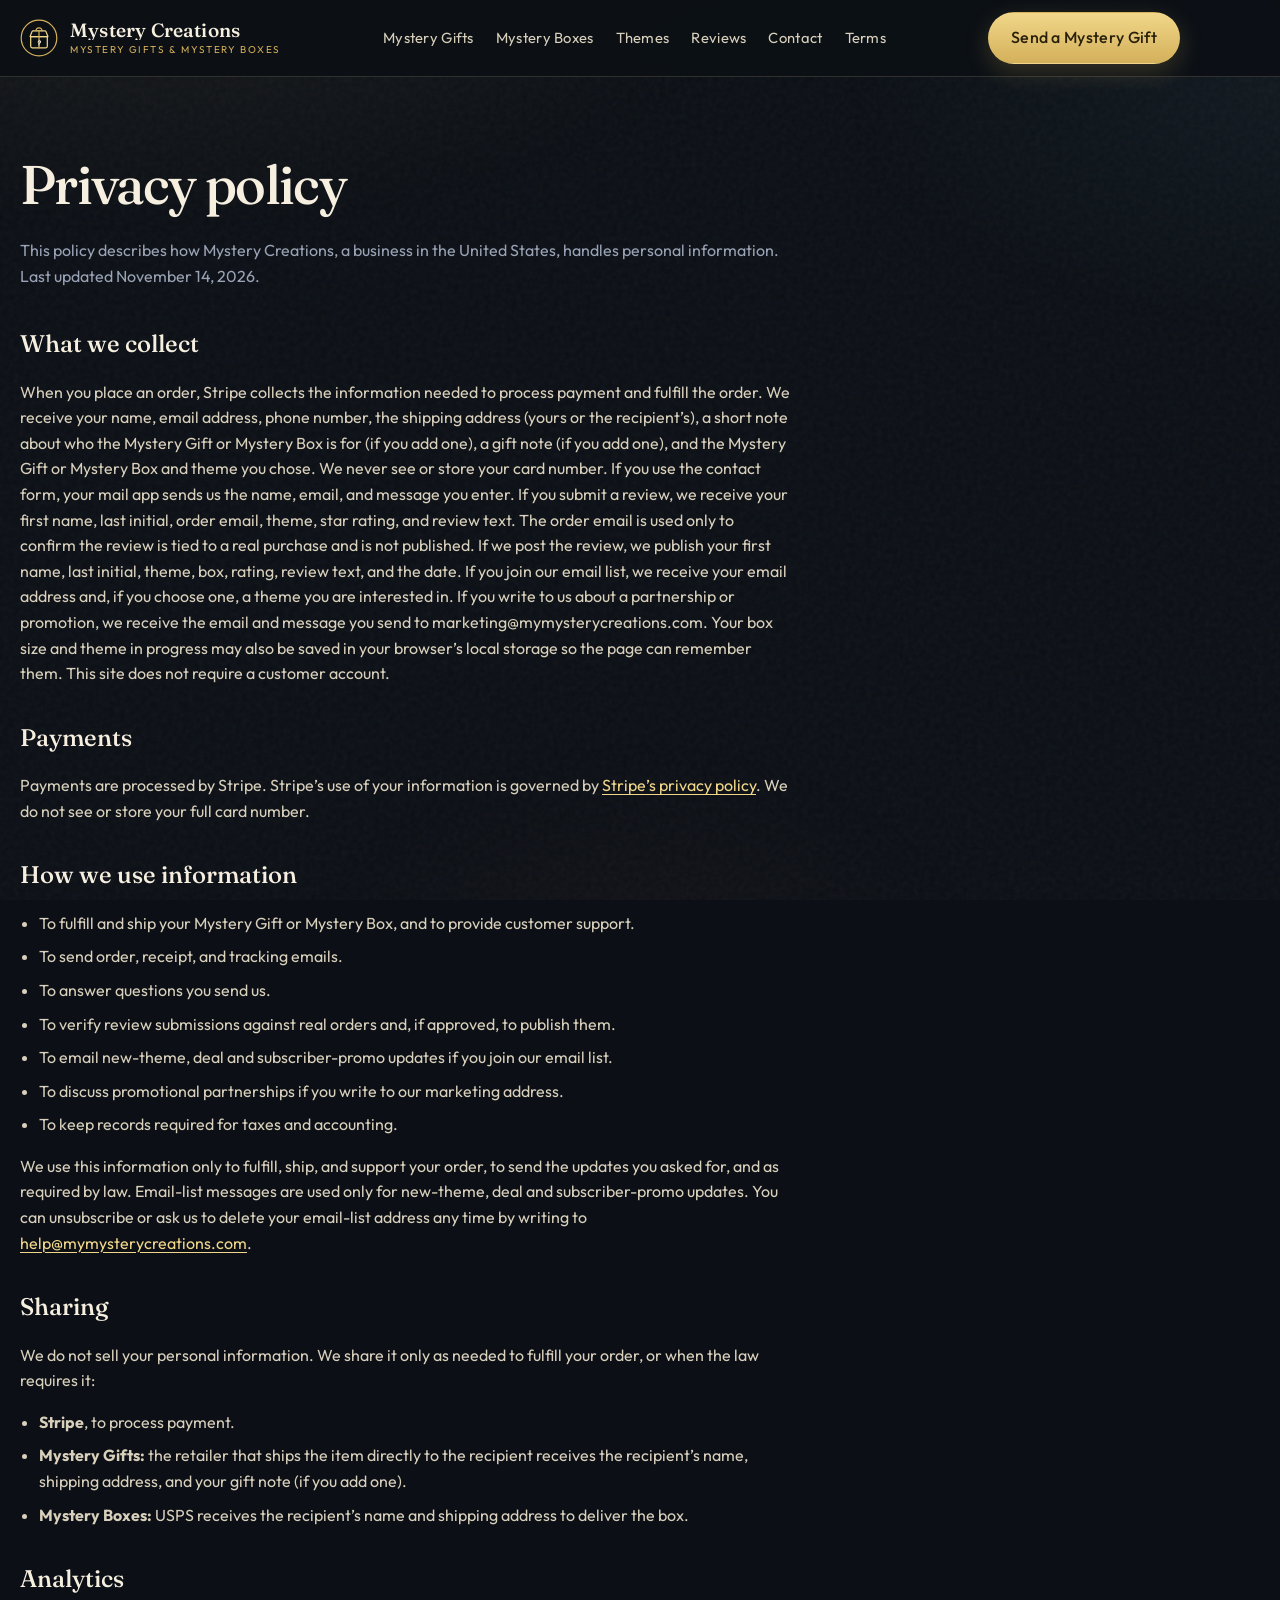
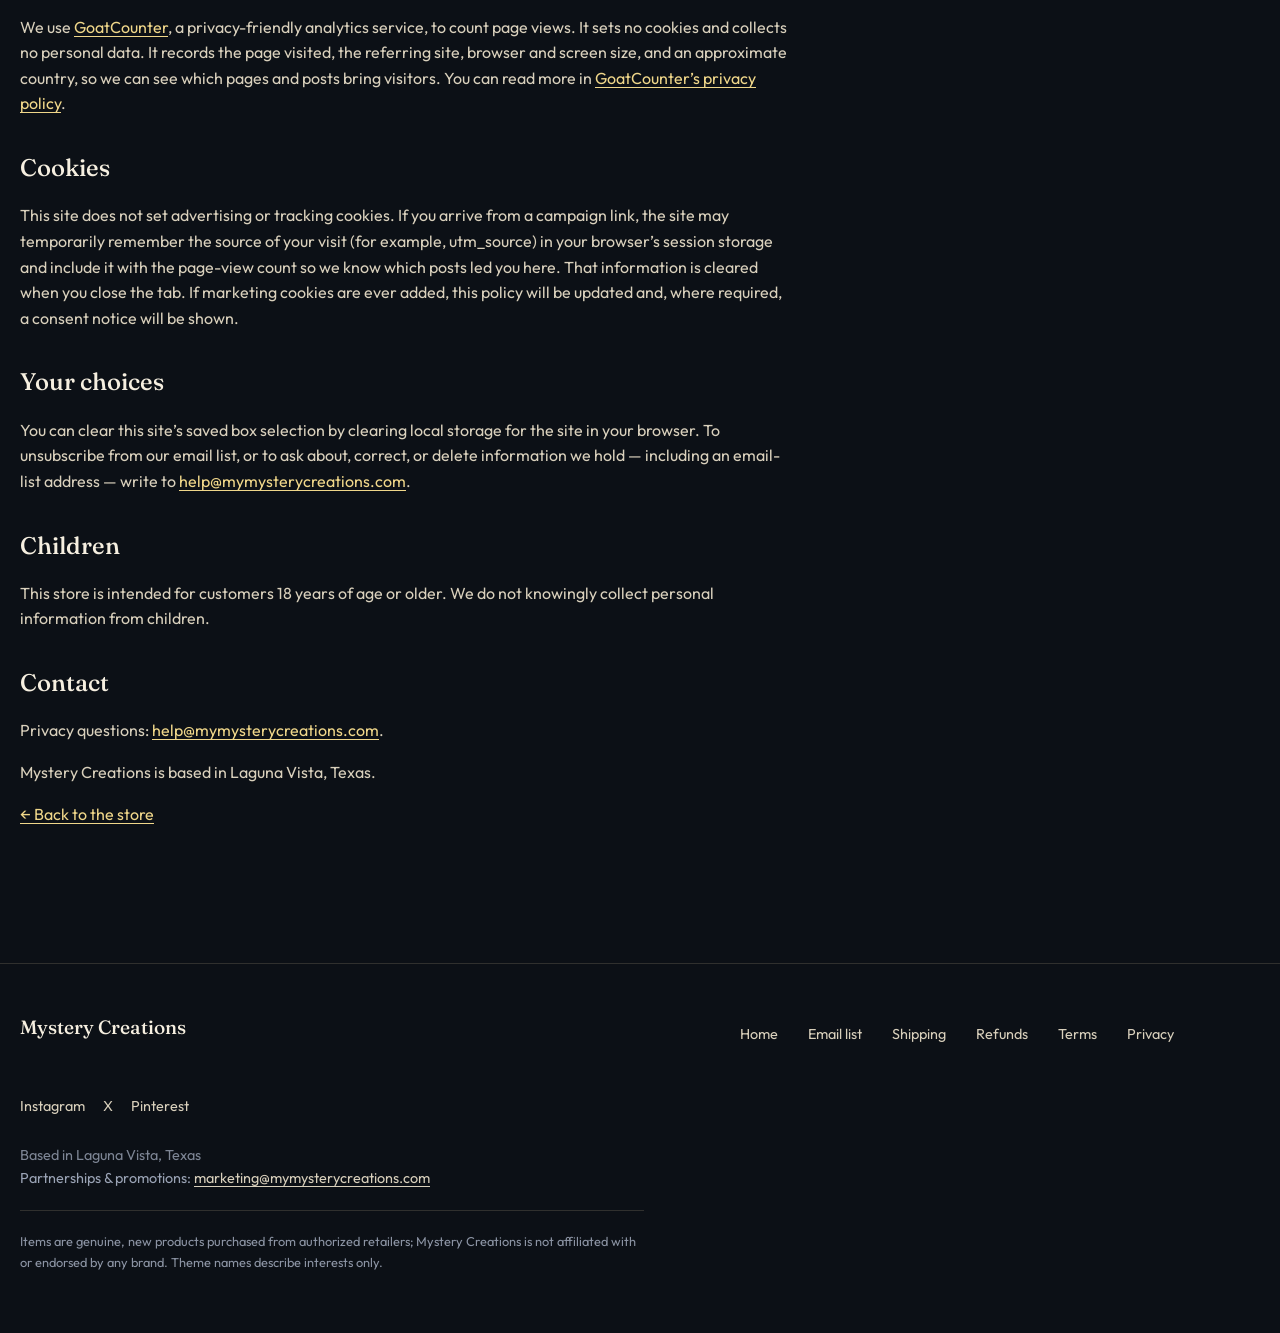
==== commit 86047df6: "v11: sales tax copy + Subscriber Surprises perk Co-authored-by: OffWorldMechanic <OffWorldMechanic@u" ====
--- a/privacy.html
+++ b/privacy.html
@@ -55,7 +55,7 @@
       </button>
       <nav class="nav" id="site-nav" aria-label="Primary">
         <a href="index.html#gifts">Mystery Gifts</a>
-        <a href="index.html#order">Mystery Boxes</a>
+        <a href="index.html#box-order">Mystery Boxes</a>
         <a href="index.html#themes">Themes</a>
         <a href="index.html#reviews">Reviews</a>
         <a href="index.html#contact">Contact</a>
@@ -84,11 +84,11 @@
         <li>To send order, receipt, and tracking emails.</li>
         <li>To answer questions you send us.</li>
         <li>To verify review submissions against real orders and, if approved, to publish them.</li>
-        <li>To email new-theme and deal updates if you join our email list.</li>
+        <li>To email new-theme, deal and subscriber-promo updates if you join our email list.</li>
         <li>To discuss promotional partnerships if you write to our marketing address.</li>
         <li>To keep records required for taxes and accounting.</li>
       </ul>
-      <p>We use this information only to fulfill, ship, and support your order, to send the updates you asked for, and as required by law. Email-list messages are used only for new-theme and deal updates. You can unsubscribe or ask us to delete your email-list address any time by writing to <a data-store-email href="mailto:help@mymysterycreations.com">help@mymysterycreations.com</a>.</p>
+      <p>We use this information only to fulfill, ship, and support your order, to send the updates you asked for, and as required by law. Email-list messages are used only for new-theme, deal and subscriber-promo updates. You can unsubscribe or ask us to delete your email-list address any time by writing to <a data-store-email href="mailto:help@mymysterycreations.com">help@mymysterycreations.com</a>.</p>
 
       <h2>Sharing</h2>
       <p>We do not sell your personal information. We share it only as needed to fulfill your order, or when the law requires it:</p>
--- a/css/styles.css
+++ b/css/styles.css
@@ -638,6 +638,7 @@
 }
 .checkout-callout p { margin: 0 0 14px; color: var(--mist); font-size: 0.9rem; }
 .hint { color: var(--mist); font-size: 0.82rem; margin: 10px 0 0; }
+.price-note { margin: 8px 0 0; font-size: 0.82rem; color: var(--mist); }
 
 
 /* Order form (dropdown checkout) */
@@ -1372,6 +1373,13 @@
   color: var(--cream-dim);
   max-width: 42ch;
 }
+.waitlist-copy p + p {
+  margin-top: 12px;
+}
+.waitlist-perk strong {
+  color: var(--gold-bright);
+  font-weight: 600;
+}
 .waitlist-form {
   display: grid;
   gap: 14px;
@@ -1425,7 +1433,8 @@
 }
 
 /* v5: Mystery Gifts hero */
-.hero-prices { display: flex; flex-wrap: wrap; gap: 8px; margin: 4px 0 22px; }
+.hero-prices { display: flex; flex-wrap: wrap; gap: 8px; margin: 4px 0 10px; }
+.hero-tax { margin: 0 0 20px; font-size: 0.86rem; color: var(--cream-dim); }
 .hero-price {
   display: inline-flex; align-items: center; justify-content: center;
   min-width: 56px; padding: 8px 12px; border-radius: 999px;
@@ -1469,3 +1478,40 @@
   .compare-card dl > div { grid-template-columns: minmax(0, 1fr); gap: 2px; }
   .compare-card .btn { align-self: stretch; text-align: center; }
 }
+
+/* v7: one combined order section, Mystery Gift menu stacked above Mystery Box menu */
+.order-stack { display: grid; gap: 0; }
+.order-menu {
+  background: var(--ink-2); border: 1px solid var(--line); border-radius: 24px;
+  padding: 28px; display: grid; gap: 20px; min-width: 0;
+  scroll-margin-top: calc(var(--header-h) + 12px);
+  transition: border-color .2s ease, box-shadow .2s ease;
+}
+.order-menu.is-picked { border-color: var(--gold); box-shadow: 0 0 0 1px rgba(240,215,138,.35); }
+.order-menu-head h3 { margin: 6px 0 8px; font-family: var(--font-serif); font-weight: 500; font-size: clamp(1.4rem, 2.6vw, 1.9rem); color: var(--gold-bright); }
+.order-menu-head p { margin: 0; color: var(--cream-dim); }
+.order-menu-head strong { color: var(--gold-bright); font-weight: 600; }
+.order-menu-tag { display: inline-block; font-size: .72rem; letter-spacing: .14em; text-transform: uppercase; color: var(--gold); border: 1px solid var(--line-strong); border-radius: 999px; padding: 3px 10px; }
+.order-menu .gift-panel { max-width: none; }
+.order-menu .order-fields { background: transparent; border: 0; padding: 0; }
+.order-menu .checkout-panel { padding: 22px; background: rgba(12,16,22,.35); }
+.order-or { display: flex; align-items: center; gap: 12px; margin: 14px 0; color: var(--gold); font-size: .8rem; letter-spacing: .14em; text-transform: uppercase; }
+.order-or::before, .order-or::after { content: ""; flex: 1; height: 1px; background: var(--line-strong); }
+.checkout-steps { border: 1px dashed var(--line-strong); border-radius: 16px; padding: 16px 18px; background: rgba(240,215,138,.05); margin: 0; }
+.checkout-steps-head { margin: 0; }
+.checkout-steps-head .stripe-badge { margin-bottom: 6px; }
+.checkout-steps-lede { margin: 0 0 8px; color: var(--cream); font-weight: 500; }
+.checkout-steps ol { margin: 0; padding-left: 1.3rem; display: grid; gap: 10px; color: var(--cream); }
+.checkout-steps li strong { color: var(--gold-bright); font-weight: 600; }
+.checkout-steps .at-checkout { display: block; font-size: .74rem; letter-spacing: .08em; text-transform: uppercase; color: var(--gold); margin-top: 3px; }
+.checkout-steps .example { display: block; font-style: italic; color: var(--mist); font-size: .88rem; overflow-wrap: anywhere; }
+.gift-price.is-suggested { border-color: var(--gold); color: var(--gold-bright); }
+@media (max-width: 760px) {
+  .order-menu { padding: 20px 16px; border-radius: 18px; }
+  .order-menu .checkout-panel { padding: 16px 0 0; background: transparent; border: 0; }
+  .checkout-steps { padding: 14px; }
+}
+.checkout-steps li { display: grid; gap: 2px; }
+.overview-order-link {
+  display: inline-block; margin-top: 10px; font-size: 0.9rem; font-weight: 500; color: var(--gold-bright);
+}
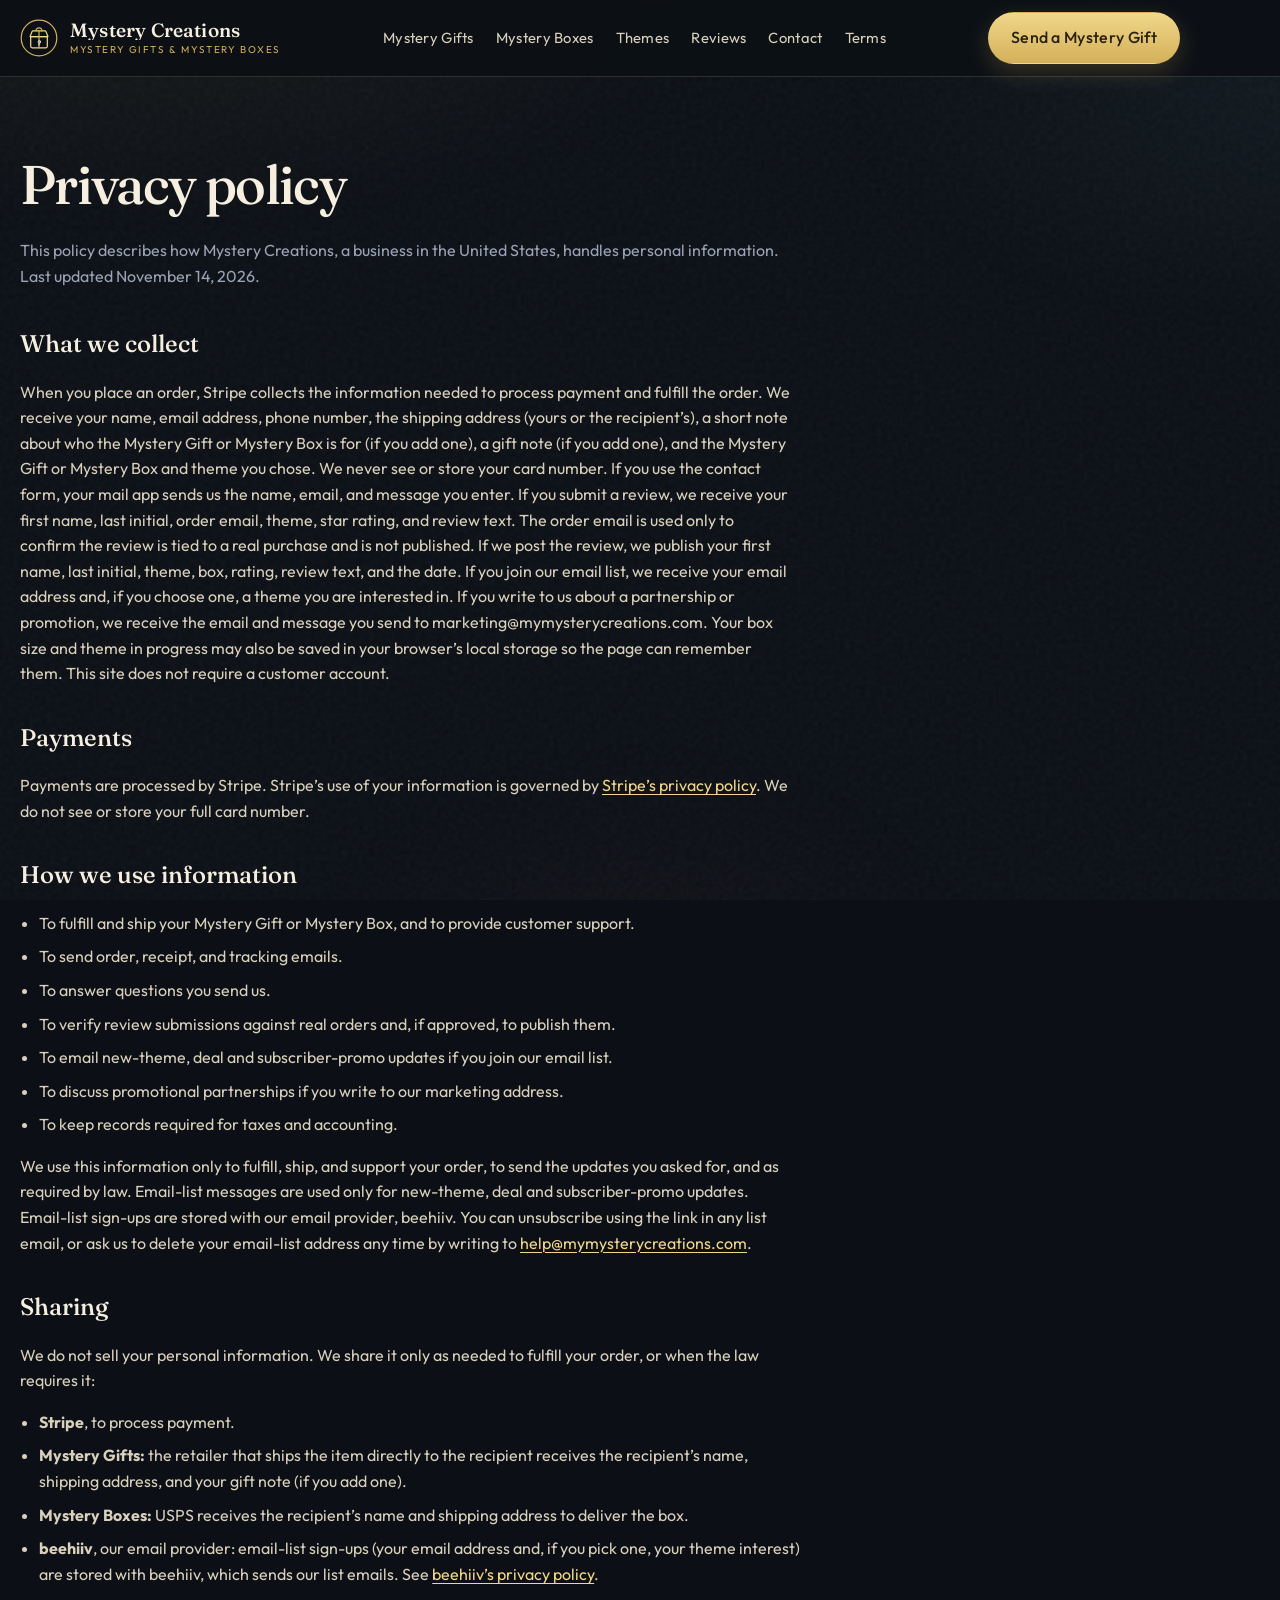
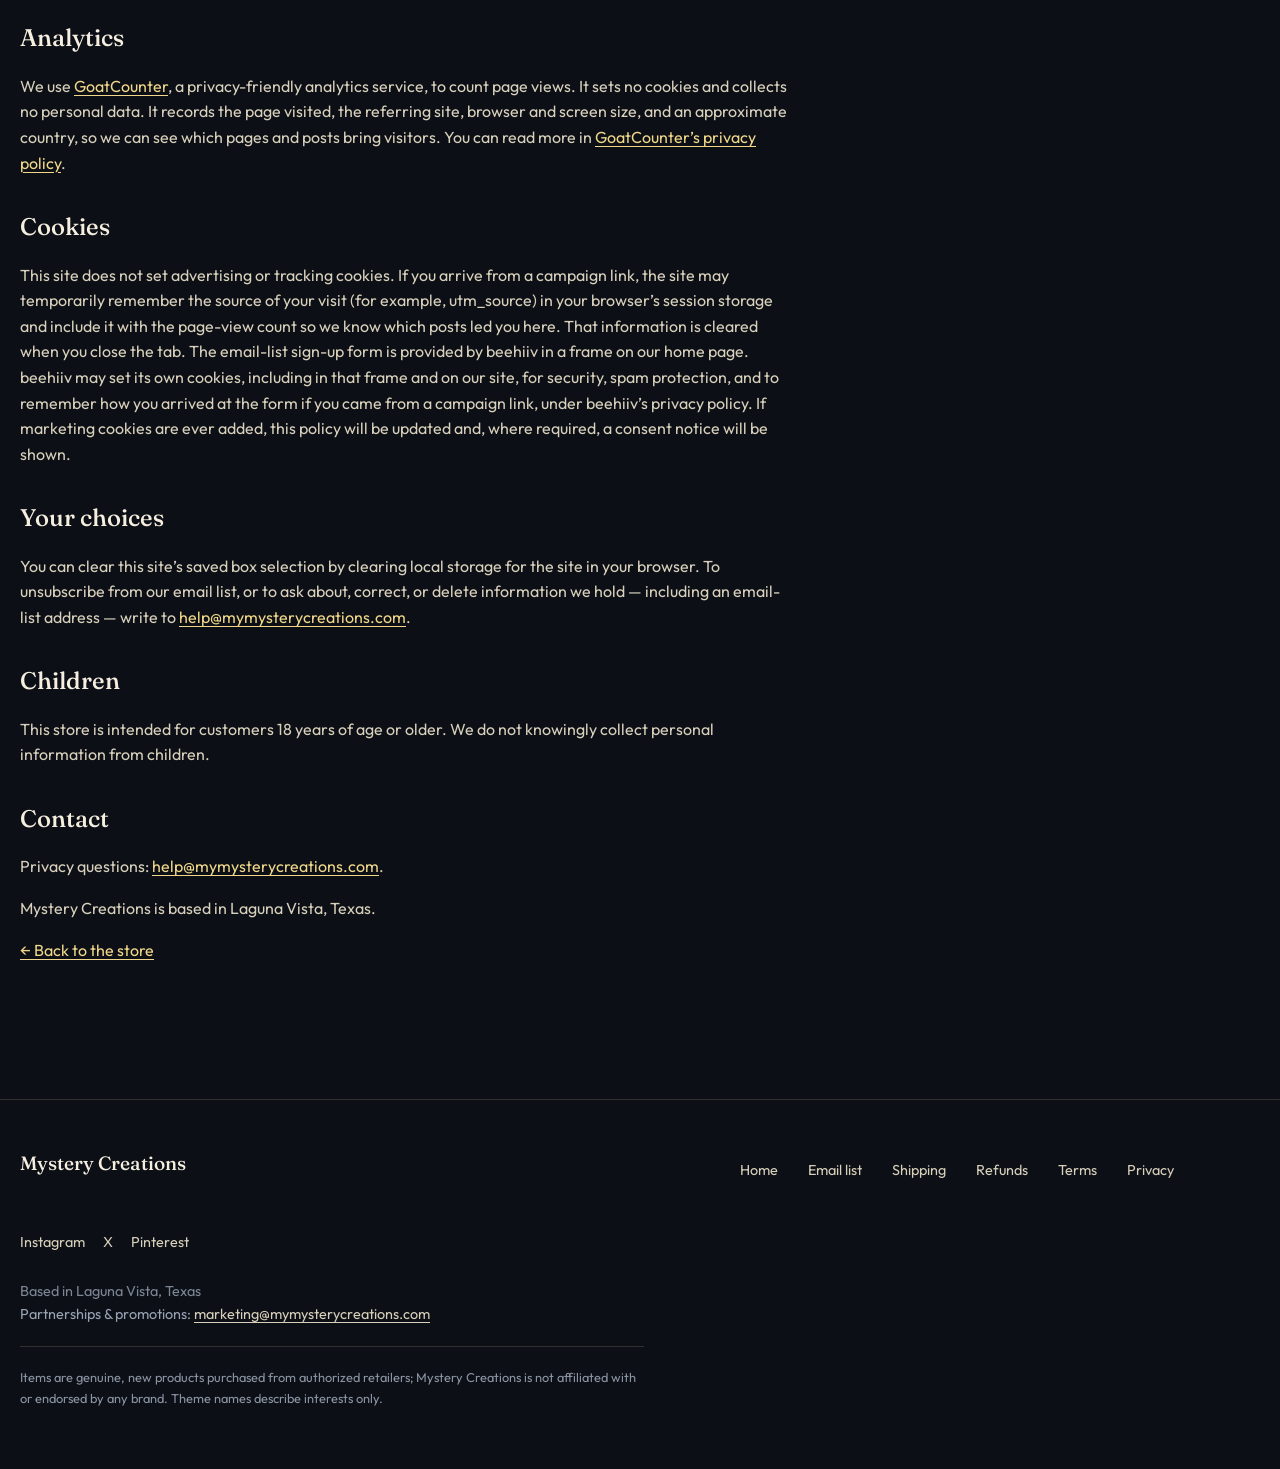
==== commit af1c6558: "v12: email list via beehiiv Co-authored-by: OffWorldMechanic <OffWorldMechanic@users.noreply.github." ====
--- a/privacy.html
+++ b/privacy.html
@@ -88,7 +88,7 @@
         <li>To discuss promotional partnerships if you write to our marketing address.</li>
         <li>To keep records required for taxes and accounting.</li>
       </ul>
-      <p>We use this information only to fulfill, ship, and support your order, to send the updates you asked for, and as required by law. Email-list messages are used only for new-theme, deal and subscriber-promo updates. You can unsubscribe or ask us to delete your email-list address any time by writing to <a data-store-email href="mailto:help@mymysterycreations.com">help@mymysterycreations.com</a>.</p>
+      <p>We use this information only to fulfill, ship, and support your order, to send the updates you asked for, and as required by law. Email-list messages are used only for new-theme, deal and subscriber-promo updates. Email-list sign-ups are stored with our email provider, beehiiv. You can unsubscribe using the link in any list email, or ask us to delete your email-list address any time by writing to <a data-store-email href="mailto:help@mymysterycreations.com">help@mymysterycreations.com</a>.</p>
 
       <h2>Sharing</h2>
       <p>We do not sell your personal information. We share it only as needed to fulfill your order, or when the law requires it:</p>
@@ -96,13 +96,14 @@
         <li><strong>Stripe</strong>, to process payment.</li>
         <li><strong>Mystery Gifts:</strong> the retailer that ships the item directly to the recipient receives the recipient’s name, shipping address, and your gift note (if you add one).</li>
         <li><strong>Mystery Boxes:</strong> USPS receives the recipient’s name and shipping address to deliver the box.</li>
+        <li><strong>beehiiv</strong>, our email provider: email-list sign-ups (your email address and, if you pick one, your theme interest) are stored with beehiiv, which sends our list emails. See <a href="https://www.beehiiv.com/privacy" rel="noopener">beehiiv’s privacy policy</a>.</li>
       </ul>
 
       <h2>Analytics</h2>
       <p>We use <a href="https://www.goatcounter.com/" rel="noopener">GoatCounter</a>, a privacy-friendly analytics service, to count page views. It sets no cookies and collects no personal data. It records the page visited, the referring site, browser and screen size, and an approximate country, so we can see which pages and posts bring visitors. You can read more in <a href="https://www.goatcounter.com/help/privacy" rel="noopener">GoatCounter’s privacy policy</a>.</p>
 
       <h2>Cookies</h2>
-      <p>This site does not set advertising or tracking cookies. If you arrive from a campaign link, the site may temporarily remember the source of your visit (for example, utm_source) in your browser’s session storage and include it with the page-view count so we know which posts led you here. That information is cleared when you close the tab. If marketing cookies are ever added, this policy will be updated and, where required, a consent notice will be shown.</p>
+      <p>This site does not set advertising or tracking cookies. If you arrive from a campaign link, the site may temporarily remember the source of your visit (for example, utm_source) in your browser’s session storage and include it with the page-view count so we know which posts led you here. That information is cleared when you close the tab. The email-list sign-up form is provided by beehiiv in a frame on our home page. beehiiv may set its own cookies, including in that frame and on our site, for security, spam protection, and to remember how you arrived at the form if you came from a campaign link, under beehiiv’s privacy policy. If marketing cookies are ever added, this policy will be updated and, where required, a consent notice will be shown.</p>
 
       <h2>Your choices</h2>
       <p>You can clear this site’s saved box selection by clearing local storage for the site in your browser. To unsubscribe from our email list, or to ask about, correct, or delete information we hold — including an email-list address — write to <a data-store-email href="mailto:help@mymysterycreations.com">help@mymysterycreations.com</a>.</p>
--- a/css/styles.css
+++ b/css/styles.css
@@ -1388,6 +1388,33 @@
   color: var(--mist);
   font-weight: 400;
 }
+.waitlist-embed {
+  min-width: 0;
+  overflow: hidden;
+}
+/* beehiiv's v3 loader injects a wrapper + iframe after the script and resizes it. */
+.waitlist-embed iframe {
+  display: block;
+  width: 100%;
+  max-width: 100% !important;
+  min-height: 180px;
+  max-height: 640px !important;
+  margin: 0;
+  border: 0;
+  border-radius: 12px;
+  /* The form itself is transparent; give the iframe the card color so
+     a light canvas does not flash white behind navy fields and cream labels. */
+  background-color: var(--ink-2);
+  color-scheme: dark;
+}
+.waitlist-perk-after {
+  margin: 0;
+  color: var(--cream-dim);
+}
+.waitlist-perk-after strong {
+  color: var(--gold-bright);
+  font-weight: 600;
+}
 .waitlist-form .hint {
   margin: 0;
   color: var(--mist);
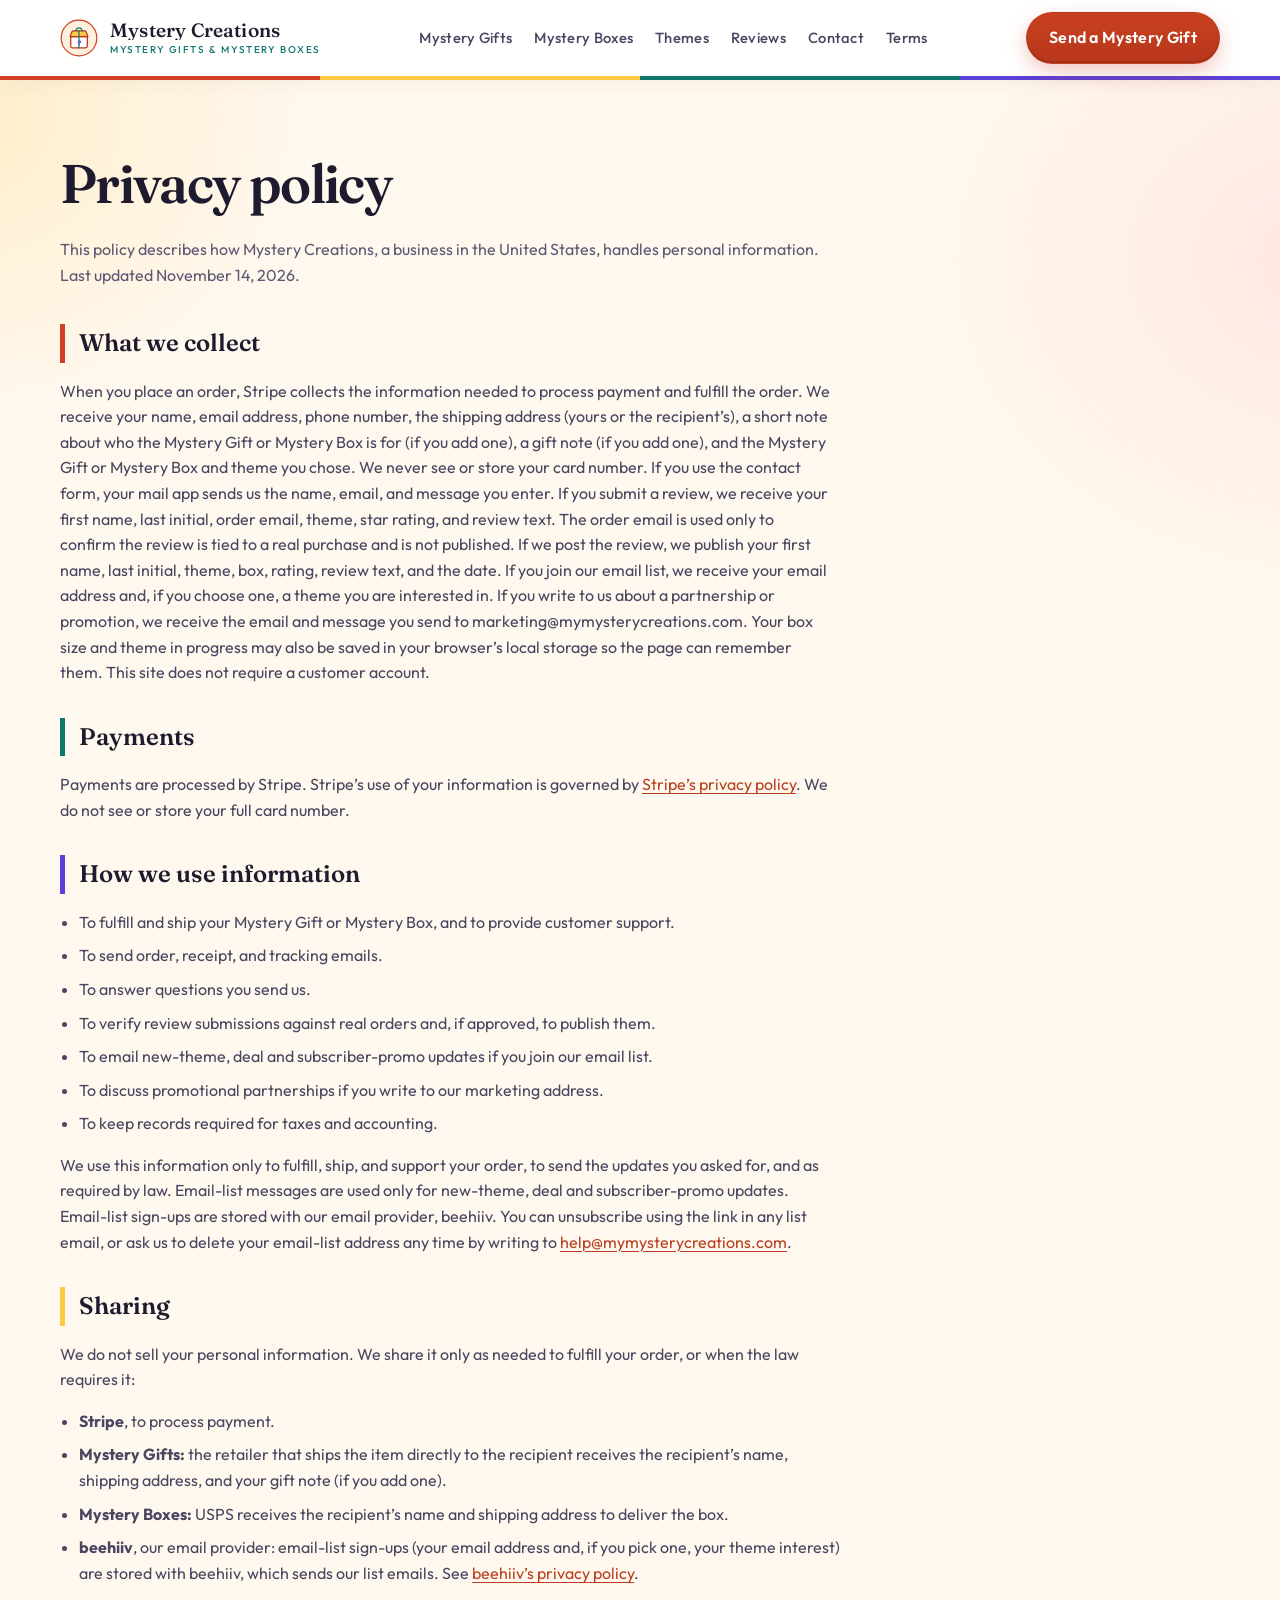
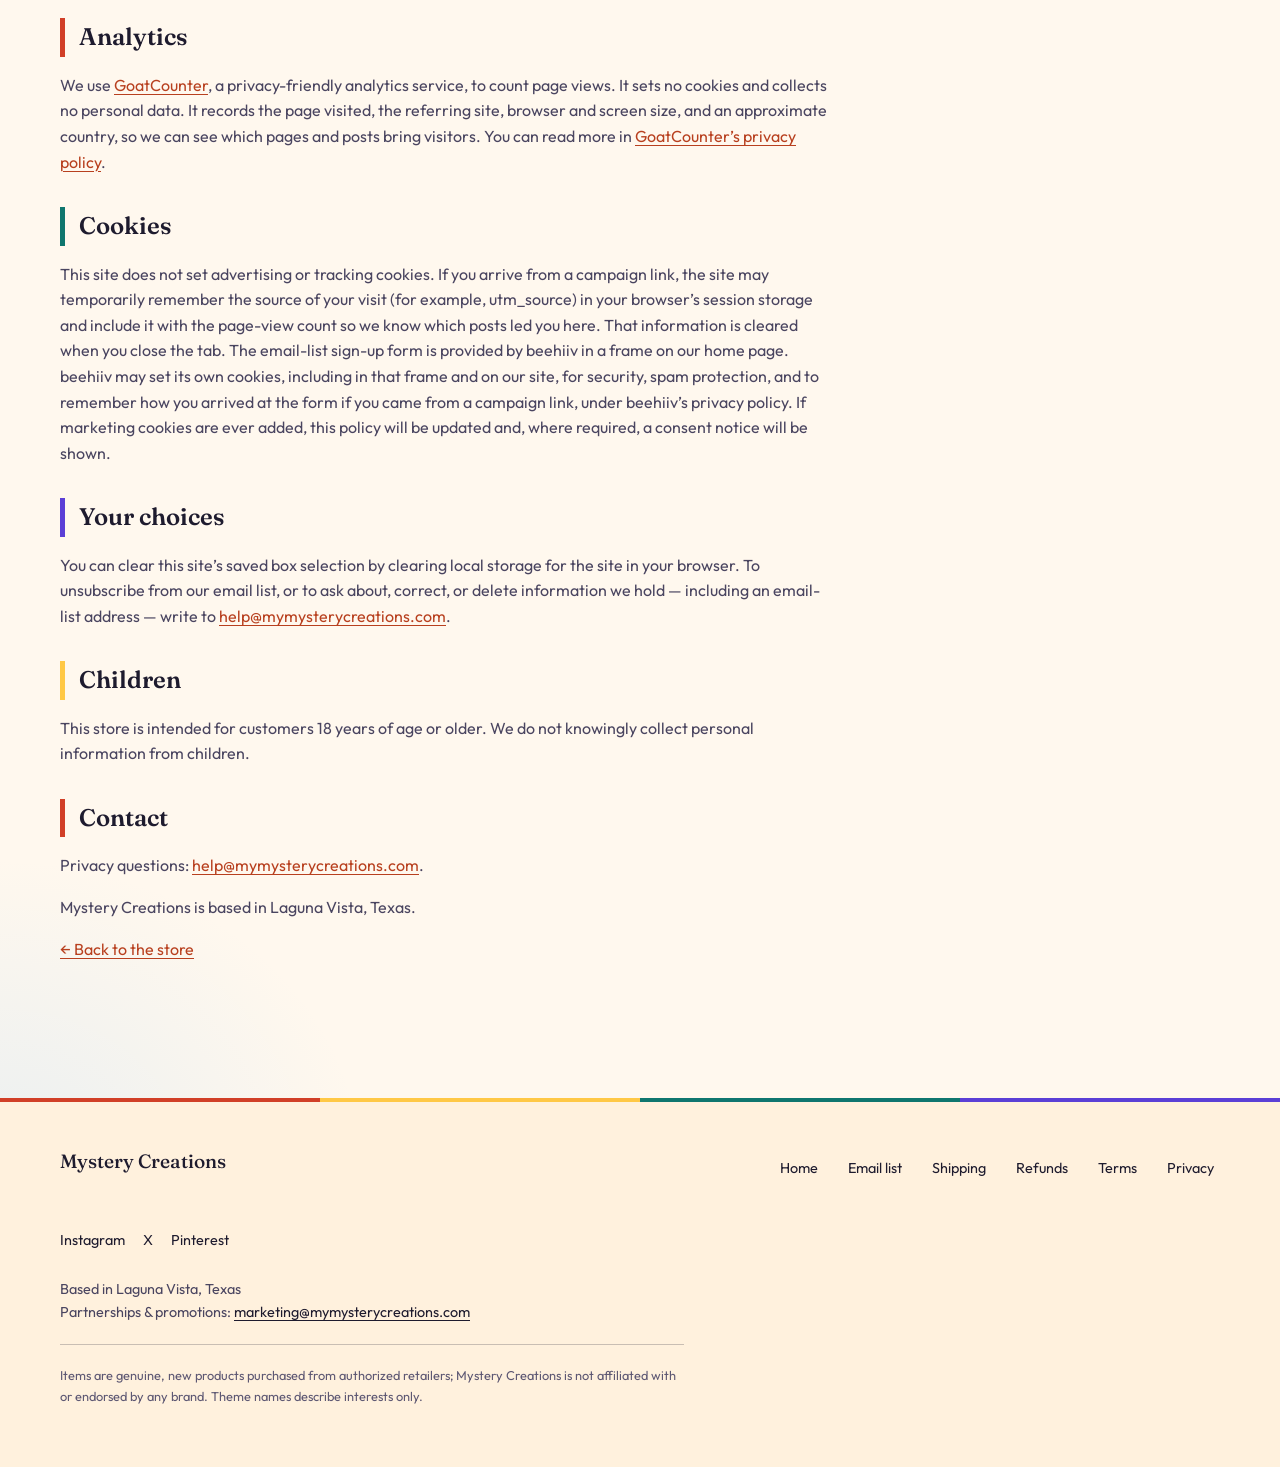
==== commit e2d30a7e: "v14: bright, friendly redesign Co-authored-by: OffWorldMechanic <OffWorldMechanic@users.noreply.gith" ====
--- a/privacy.html
+++ b/privacy.html
@@ -3,10 +3,10 @@
 <head>
   <meta charset="utf-8">
   <meta name="viewport" content="width=device-width, initial-scale=1, viewport-fit=cover">
-  <meta name="theme-color" content="#0c1016">
-  <meta name="color-scheme" content="dark">
+  <meta name="theme-color" content="#fff8ee">
+  <meta name="color-scheme" content="light">
   <meta name="apple-mobile-web-app-capable" content="yes">
-  <meta name="apple-mobile-web-app-status-bar-style" content="black-translucent">
+  <meta name="apple-mobile-web-app-status-bar-style" content="default">
   <link rel="apple-touch-icon" href="img/apple-touch-icon.png">
   <link rel="canonical" href="https://mymysterycreations.com/privacy.html">
   <title>Privacy — Mystery Creations</title>
--- a/css/styles.css
+++ b/css/styles.css
@@ -1,23 +1,36 @@
 /* Mystery Creations — storefront styles */
 :root {
-  --ink: #0c1016;
-  --ink-2: #141a24;
-  --ink-3: #1c2433;
-  --line: rgba(232, 214, 176, 0.16);
-  --line-strong: rgba(232, 214, 176, 0.32);
-  --cream: #f6efe0;
-  --cream-dim: #d9d0bc;
-  --gold: #d4b05a;
-  --gold-bright: #f0d78a;
-  --gold-deep: #9a7a32;
+  /* v14 bright palette. Legacy token names are kept so every rule maps onto the light theme. */
+  --ink: #fff8ee;          /* page base: warm cream */
+  --ink-2: #ffffff;        /* cards and panels */
+  --ink-3: #fff1dd;        /* soft peach tint */
+  --line: rgba(30, 27, 46, 0.12);
+  --line-strong: rgba(30, 27, 46, 0.24);
+  --cream: #1e1b2e;        /* primary text: deep plum-navy */
+  --cream-dim: #4a4560;    /* body copy */
+  --gold: #0f766e;         /* labels and eyebrows: teal */
+  --gold-bright: #b8401f;  /* accent text: deep coral */
+  --gold-deep: #9a3412;
   --copper: #c57a48;
-  --rose: #c45c4a;
-  --mist: #9aa3b5;
-  --paper: #fbf6ec;
-  --paper-2: #efe6d2;
-  --success: #3e9a6e;
-  --danger: #c45c4a;
-  --shadow: 0 24px 60px rgba(0, 0, 0, 0.35);
+  --rose: #d13f27;
+  --mist: #5e5873;         /* secondary text */
+  --paper: #1e1b2e;        /* headline ink */
+  --paper-2: #fff1dd;
+  --success: #13795b;
+  --danger: #b42318;
+  --coral: #d13f27;
+  --coral-deep: #b8361c;
+  --coral-soft: #ffe3d8;
+  --teal: #0f766e;
+  --teal-soft: #d9f4ee;
+  --violet: #5b3fd6;
+  --violet-soft: #ebe5ff;
+  --sun: #ffc845;
+  --sun-soft: #fff3cc;
+  --pink: #ff9eb5;
+  --sky: #8cc8ff;
+  --shadow: 0 18px 44px rgba(74, 52, 30, 0.12);
+  --shadow-sm: 0 6px 18px rgba(74, 52, 30, 0.08);
   --radius: 18px;
   --font-serif: "Fraunces", "Iowan Old Style", "Palatino Linotype", Palatino, serif;
   --font-sans: "Outfit", "Avenir Next", "Segoe UI", sans-serif;
@@ -59,25 +72,19 @@
 
 body::before {
   content: "";
-  position: fixed;
+  position: absolute;
   inset: 0;
   pointer-events: none;
   z-index: 0;
   background:
-    radial-gradient(1200px 600px at 12% -10%, rgba(212, 176, 90, 0.08), transparent 55%),
-    radial-gradient(900px 500px at 100% 10%, rgba(110, 196, 216, 0.05), transparent 50%),
-    radial-gradient(800px 700px at 50% 120%, rgba(196, 92, 74, 0.05), transparent 50%);
-}
-
-body::after {
-  content: "";
-  position: fixed;
-  inset: 0;
-  pointer-events: none;
-  z-index: 1;
-  opacity: 0.045;
-  background-image: url("data:image/svg+xml,%3Csvg viewBox='0 0 200 200' xmlns='http://www.w3.org/2000/svg'%3E%3Cfilter id='n'%3E%3CfeTurbulence type='fractalNoise' baseFrequency='0.85' numOctaves='4' stitchTiles='stitch'/%3E%3C/filter%3E%3Crect width='100%25' height='100%25' filter='url(%23n)'/%3E%3C/svg%3E");
-}
+    radial-gradient(520px 420px at -4% 120px, rgba(255, 200, 69, 0.22), transparent 70%),
+    radial-gradient(560px 460px at 104% 260px, rgba(255, 158, 181, 0.20), transparent 70%),
+    radial-gradient(620px 520px at 100% 100%, rgba(126, 217, 195, 0.20), transparent 70%),
+    radial-gradient(520px 440px at 0% calc(100% - 300px), rgba(140, 200, 255, 0.18), transparent 70%);
+}
+body { position: relative; }
+
+/* v14: removed the full-page fractal-noise grain overlay (body::after) that gave the site a powdery, dusty look. */
 
 img, svg { display: block; max-width: 100%; }
 button, input, select, textarea { font: inherit; color: inherit; }
@@ -677,7 +684,7 @@
   min-height: 48px;
   padding: 12px 44px 12px 14px;
   background-color: var(--ink);
-  background-image: url("data:image/svg+xml,%3Csvg xmlns='http://www.w3.org/2000/svg' width='16' height='16' fill='none' stroke='%23f0d78a' stroke-width='1.8' viewBox='0 0 16 16'%3E%3Cpath d='M3 6l5 5 5-5' stroke-linecap='round' stroke-linejoin='round'/%3E%3C/svg%3E");
+  background-image: url("data:image/svg+xml,%3Csvg xmlns='http://www.w3.org/2000/svg' width='16' height='16' fill='none' stroke='%23b8401f' stroke-width='1.8' viewBox='0 0 16 16'%3E%3Cpath d='M3 6l5 5 5-5' stroke-linecap='round' stroke-linejoin='round'/%3E%3C/svg%3E");
   background-repeat: no-repeat;
   background-position: right 14px center;
   cursor: pointer;
@@ -1432,7 +1439,7 @@
 .tier-ship {
   margin: 0.15rem 0 0.4rem;
   font-size: 0.82rem;
-  opacity: 0.8;
+  color: var(--cream-dim);
 }
 
 .gift-panel {
@@ -1456,7 +1463,7 @@
   padding-left: 1.1rem;
   display: grid;
   gap: 6px;
-  opacity: 0.9;
+  color: var(--cream-dim);
 }
 
 /* v5: Mystery Gifts hero */
@@ -1471,8 +1478,8 @@
 .hero-price:hover, .hero-price:focus-visible { background: rgba(212, 176, 90, 0.14); }
 .gift-step { margin: 0; font-weight: 500; }
 .legal ul { padding-left: 1.2rem; display: grid; gap: 8px; }
-.footer-location { margin: 10px 0 0; opacity: 0.8; font-size: 0.9rem; }
-.contact-location { margin-top: 10px; opacity: 0.85; }
+.footer-location { margin: 10px 0 0; color: var(--cream-dim); font-size: 0.9rem; }
+.contact-location { margin-top: 10px; color: var(--cream-dim); }
 
 /* v6: Mystery Gift (one item) vs. Mystery Box (multiple gifts) clarity */
 .hero-split { margin: 16px 0 0; font-size: 0.95rem; color: var(--cream-dim); }
@@ -1542,3 +1549,346 @@
 .overview-order-link {
   display: inline-block; margin-top: 10px; font-size: 0.9rem; font-weight: 500; color: var(--gold-bright);
 }
+
+/* ==========================================================================
+   v14: bright & friendly restyle (presentation only)
+   ========================================================================== */
+body { background: var(--ink); color: var(--cream); }
+a { color: var(--gold-bright); }
+:focus-visible { outline: 3px solid var(--violet); outline-offset: 3px; }
+.skip-link { background: var(--violet); color: #fff; }
+
+/* Header: clean white bar with a cheerful confetti stripe */
+.site-header {
+  background: rgba(255, 255, 255, 0.97);
+  backdrop-filter: none;
+  border-bottom: 0;
+  box-shadow: 0 1px 0 var(--line), 0 6px 20px rgba(74, 52, 30, 0.06);
+}
+.site-header::after {
+  content: "";
+  position: absolute;
+  left: 0; right: 0; bottom: -4px;
+  height: 4px;
+  background: linear-gradient(90deg, var(--coral) 0 25%, var(--sun) 25% 50%, var(--teal) 50% 75%, var(--violet) 75% 100%);
+}
+.wordmark-sub { color: var(--teal); font-weight: 500; }
+.nav a { color: var(--cream-dim); font-weight: 500; }
+.nav-toggle { background: #fff; color: var(--cream); }
+
+/* Buttons */
+.btn { font-weight: 600; }
+.btn-gold {
+  background: linear-gradient(180deg, #c8401f, var(--coral-deep));
+  color: #fff;
+  box-shadow: 0 8px 20px rgba(209, 63, 39, 0.28), inset 0 -2px 0 rgba(0, 0, 0, 0.12);
+}
+.btn-ghost {
+  background: #fff;
+  border: 2px solid var(--violet);
+  color: var(--violet);
+}
+.btn-rose { background: var(--coral); color: #fff; }
+.btn[disabled], .btn.is-disabled { opacity: 1; background: #ece6dc; color: #5e5873; box-shadow: none; }
+
+/* Hero */
+.hero {
+  padding: 64px 0 84px;
+  background: radial-gradient(460px 340px at 78% 42%, rgba(255, 200, 69, 0.26), transparent 72%);
+}
+.hero-confetti {
+  position: absolute;
+  inset: 0;
+  width: 100%;
+  height: 100%;
+  pointer-events: none;
+  z-index: 0;
+}
+.hero .hero-grid { position: relative; z-index: 2; }
+.eyebrow {
+  color: var(--teal);
+  font-weight: 600;
+  letter-spacing: 0.16em;
+}
+.eyebrow::before {
+  width: 26px;
+  height: 6px;
+  border-radius: 999px;
+  background: linear-gradient(90deg, var(--coral) 0 33%, var(--sun) 33% 66%, var(--teal) 66%);
+}
+.hero .eyebrow {
+  background: var(--teal-soft);
+  color: #0b5f58;
+  padding: 7px 14px;
+  border-radius: 999px;
+  letter-spacing: 0.08em;
+}
+.hero .eyebrow::before { display: none; }
+.hero h1 { color: var(--paper); font-weight: 600; }
+.hero h1 em {
+  color: var(--coral-deep);
+  font-weight: 500;
+  background: linear-gradient(transparent 68%, rgba(255, 200, 69, 0.55) 68% 92%, transparent 92%);
+  padding: 0 0.04em;
+}
+.lede { color: var(--cream-dim); }
+.hero-price {
+  background: #fff;
+  border: 2px solid var(--coral-soft);
+  color: var(--coral-deep);
+  font-weight: 700;
+  box-shadow: var(--shadow-sm);
+}
+.hero-price:nth-child(2) { border-color: var(--sun-soft); }
+.hero-price:nth-child(3) { border-color: var(--teal-soft); }
+.hero-price:nth-child(4) { border-color: var(--violet-soft); }
+.hero-price:hover, .hero-price:focus-visible { background: var(--coral-soft); }
+.hero-tax, .hero-split, .hero-caption { color: var(--cream-dim); }
+.hero-split strong { color: var(--coral-deep); }
+.hero-actions .btn { padding: 14px 26px; font-size: 1.02rem; }
+
+.hero-frame {
+  border: 0;
+  background:
+    radial-gradient(circle at 50% 42%, #fff 0 46%, transparent 47%),
+    conic-gradient(from 210deg, var(--sun-soft), var(--coral-soft), var(--violet-soft), var(--teal-soft), var(--sun-soft));
+  box-shadow: 0 0 0 10px #fff, var(--shadow);
+}
+.hero-frame img { position: relative; z-index: 1; width: 72%; height: auto; }
+.orbit { border: 2px dashed rgba(209, 63, 39, 0.28); }
+.orbit-2 { border: 2px solid rgba(91, 63, 214, 0.14); border-style: solid; }
+
+/* Raccoon mascot, sitting on the lower-right edge of the hero art */
+.hero-frame .hero-raccoon {
+  position: absolute;
+  right: -12%;
+  bottom: -2%;
+  width: 44%;
+  height: auto;
+  z-index: 3;
+  filter: drop-shadow(0 10px 14px rgba(74, 52, 30, 0.18));
+  pointer-events: none;
+}
+.hero-frame .hero-raccoon svg { width: 100%; height: auto; }
+
+/* Sections and colorful dividers */
+.section h2 { color: var(--paper); font-weight: 600; }
+.section-head p { color: var(--cream-dim); }
+.section + .section::before,
+.section + .section.compare-section::before {
+  content: "";
+  position: absolute;
+  top: 0;
+  left: 50%;
+  transform: translateX(-50%);
+  width: 72px;
+  height: 6px;
+  border-radius: 999px;
+  background: linear-gradient(90deg, var(--coral) 0 25%, var(--sun) 25% 50%, var(--teal) 50% 75%, var(--violet) 75%);
+}
+#how, #themes, #faq {
+  background: linear-gradient(180deg, rgba(255, 241, 221, 0.75), rgba(255, 241, 221, 0.35));
+}
+
+/* Order menus: coral for the single-item Mystery Gift, violet for the multi-gift Mystery Box */
+.order-menu {
+  background: #fff;
+  border: 1px solid var(--line);
+  border-top: 6px solid var(--coral);
+  box-shadow: var(--shadow);
+}
+.order-menu.box-menu { border-top-color: var(--violet); }
+.order-menu.is-picked { border-color: var(--coral); box-shadow: 0 0 0 2px rgba(209, 63, 39, 0.25), var(--shadow); }
+.order-menu.box-menu.is-picked { border-color: var(--violet); box-shadow: 0 0 0 2px rgba(91, 63, 214, 0.25), var(--shadow); }
+.order-menu-head h3 { color: var(--coral-deep); font-weight: 600; }
+.box-menu .order-menu-head h3 { color: var(--violet); }
+.order-menu-head strong { color: var(--coral-deep); }
+.box-menu .order-menu-head strong { color: var(--violet); }
+.order-menu-tag { background: var(--coral-soft); color: #8f2d16; border: 0; font-weight: 600; padding: 5px 12px; }
+.box-menu .order-menu-tag { background: var(--violet-soft); color: #4127b0; }
+.order-or { color: var(--teal); font-weight: 600; }
+.order-or::before, .order-or::after { height: 2px; background: repeating-linear-gradient(90deg, var(--line-strong) 0 6px, transparent 6px 12px); }
+.order-menu .checkout-panel { background: #fffaf3; border: 1px solid var(--line); }
+.checkout-panel { background: #fff; }
+.checkout-callout { background: #fff; border: 1px dashed var(--line-strong); }
+.checkout-steps { background: var(--sun-soft); border: 1px dashed rgba(224, 169, 31, 0.6); }
+.checkout-steps li strong { color: var(--coral-deep); }
+.checkout-steps .at-checkout { color: var(--teal); font-weight: 600; }
+.stripe-badge { background: var(--teal-soft); color: #0b5f58; border: 0; font-weight: 600; }
+.gift-single-note { background: var(--coral-soft); border: 1px solid rgba(209, 63, 39, 0.25); color: var(--cream); }
+.gift-single-note strong { color: #8f2d16; }
+.gift-price.is-suggested { border-color: var(--coral); color: var(--coral-deep); }
+.tier-summary { background: var(--violet-soft); border-color: rgba(91, 63, 214, 0.2); }
+.tier-summary .box-visual, .tier-summary .tier-price { color: var(--violet); }
+input, textarea, select { background-color: #fff; border: 1.5px solid var(--line-strong); color: var(--cream); }
+.order-form select { background-color: #fff; }
+input:focus, textarea:focus, select:focus { border-color: var(--violet); box-shadow: 0 0 0 3px rgba(91, 63, 214, 0.22); }
+label, .order-form label { color: var(--cream); }
+
+/* Compare cards */
+.compare-card { background: #fff; border-top: 6px solid var(--coral); box-shadow: var(--shadow-sm); }
+.compare-card:nth-child(2) { border-top-color: var(--violet); }
+.compare-card h3 { color: var(--coral-deep); font-weight: 600; }
+.compare-card:nth-child(2) h3 { color: var(--violet); }
+.compare-card dt { color: var(--teal); font-weight: 600; }
+
+/* Email list: dark accent card so beehiiv's dark (#141A24) form looks intentional */
+.waitlist-card {
+  --ink-2: #141a24;
+  --cream: #fbf6ec;
+  --cream-dim: #e4dccb;
+  --mist: #c9c2b3;
+  --gold-bright: #ffc845;
+  --line-strong: rgba(255, 255, 255, 0.18);
+  position: relative;
+  overflow: hidden;
+  background:
+    radial-gradient(280px 220px at 0% 0%, rgba(255, 158, 181, 0.20), transparent 70%),
+    radial-gradient(300px 220px at 0% 100%, rgba(126, 217, 195, 0.16), transparent 70%),
+    #141a24;
+  color: var(--cream);
+  border: 0;
+  box-shadow: 0 0 0 4px #fff, 0 0 0 7px var(--sun), var(--shadow);
+}
+.waitlist-card a { color: #ffd76e; }
+.waitlist-card .eyebrow { color: #7ed9c3; }
+.waitlist-copy h2 { color: #fff; }
+.waitlist-perk strong, .waitlist-perk-after strong { color: #ffc845; }
+.waitlist-card .hint { color: var(--mist); }
+
+/* How it works */
+.step { background: #fff; border: 1px solid var(--line); box-shadow: var(--shadow-sm); }
+.step-num {
+  display: inline-grid; place-items: center;
+  width: 52px; height: 52px; border-radius: 50%;
+  font-style: normal; font-weight: 600; font-size: 1.25rem;
+  background: var(--coral-soft); color: #8f2d16;
+}
+.step:nth-child(2) .step-num { background: var(--sun-soft); color: #7a5300; }
+.step:nth-child(3) .step-num { background: var(--teal-soft); color: #0b5f58; }
+.step p { color: var(--cream-dim); }
+.gift-points strong, .step p strong, .tier-contents strong, .faq p strong { color: var(--coral-deep); }
+
+/* Tier and theme overviews */
+.overview-tier, .tier-card { background: #fff; border-color: var(--line); box-shadow: var(--shadow-sm); }
+.overview-tier .box-visual { color: var(--violet); }
+.overview-tier .tier-price { color: var(--violet); font-weight: 600; }
+.tier-card.is-selected { background: var(--violet-soft); border-color: var(--violet); box-shadow: 0 0 0 1px var(--violet); }
+.overview-theme, .theme-card { background: #fff; box-shadow: var(--shadow-sm); }
+.overview-theme { border-top: 5px solid var(--theme-accent, var(--coral)); }
+.theme-icon {
+  background: color-mix(in srgb, var(--theme-accent, var(--coral)) 18%, #fff);
+  color: color-mix(in srgb, var(--theme-accent, var(--coral)) 65%, #1e1b2e);
+}
+.theme-card.is-selected { background: color-mix(in srgb, var(--theme-accent, var(--coral)) 12%, #fff); }
+.overview-order-link { color: var(--coral-deep); }
+
+/* Reviews */
+.reviews-empty, .review-card, .review-form, .contact-form { background: #fff; box-shadow: var(--shadow-sm); }
+.review-stars, .reviews-summary strong { color: #b7791f; }
+.star-rating-options label { color: #8d879c; }
+.star-rating-options input:checked + label,
+.star-rating-options input:checked ~ label,
+.star-rating-options label:hover,
+.star-rating-options label:hover ~ label,
+.star-rating-options:hover input:checked + label,
+.star-rating-options:hover input:checked ~ label { color: #e0a91f; }
+.star-rating-options:hover input:checked + label:not(:hover):not(:hover ~ label),
+.star-rating-options:hover input:checked ~ label:not(:hover):not(:hover ~ label) { color: #8d879c; }
+.star-rating-options input:focus-visible + label { outline-color: var(--violet); }
+.form-status.is-ok { color: var(--success); }
+.form-status.is-err { color: var(--danger); }
+
+/* FAQ */
+details.faq { background: #fff; box-shadow: var(--shadow-sm); border-left: 4px solid var(--teal-soft); }
+details.faq[open] { border-left-color: var(--coral); }
+details.faq summary { color: var(--cream); font-weight: 600; }
+details.faq summary::after {
+  content: "+";
+  display: inline-grid; place-items: center;
+  flex: 0 0 auto;
+  width: 28px; height: 28px; border-radius: 50%;
+  background: var(--coral-soft); color: #8f2d16; font-weight: 700;
+}
+
+/* Footer */
+.site-footer {
+  background: #fff1dd;
+  border-top: 0;
+  color: var(--cream-dim);
+}
+.site-footer::before {
+  content: "";
+  position: absolute;
+  left: 0; right: 0; top: 0;
+  height: 4px;
+  background: linear-gradient(90deg, var(--coral) 0 25%, var(--sun) 25% 50%, var(--teal) 50% 75%, var(--violet) 75% 100%);
+}
+.footer-links a, .footer-social a, .footer-marketing a { color: var(--cream); }
+.footer-marketing { color: var(--cream-dim); }
+.disclaimer { color: var(--mist); border-top-color: var(--line-strong); }
+
+/* Sticky order bar and toast */
+.order-bar { background: rgba(255, 255, 255, 0.98); backdrop-filter: none; box-shadow: 0 -8px 24px rgba(74, 52, 30, 0.10); border-top: 3px solid var(--violet); }
+.order-bar-copy p { color: var(--mist); }
+.toast { background: #1e1b2e; color: #fff8ee; border-color: var(--sun); }
+
+/* Legal pages */
+.legal h1, .legal h2 { color: var(--paper); font-weight: 600; }
+.legal h2 { padding-left: 14px; border-left: 5px solid var(--coral); }
+.legal h2:nth-of-type(4n+2) { border-left-color: var(--teal); }
+.legal h2:nth-of-type(4n+3) { border-left-color: var(--violet); }
+.legal h2:nth-of-type(4n+4) { border-left-color: var(--sun); }
+.legal p, .legal li { color: var(--cream-dim); }
+
+/* Success */
+.success-card { background: #fff; border: 1px solid var(--line); border-top: 6px solid var(--coral); box-shadow: var(--shadow); overflow: visible; }
+.success-card h1 { color: var(--paper); font-weight: 600; }
+.success-card p { color: var(--cream-dim); }
+.success-raccoon { width: 132px; margin: -112px auto 0; filter: drop-shadow(0 8px 12px rgba(74, 52, 30, 0.16)); }
+.success-raccoon svg { width: 100%; height: auto; }
+
+@media (max-width: 960px) {
+  .nav { background: #fff; box-shadow: 0 24px 36px rgba(74, 52, 30, 0.14); }
+  .nav a { color: var(--cream); }
+}
+@media (max-width: 760px) {
+  .hero-frame .hero-raccoon { right: -16%; width: 46%; }
+  .success-raccoon { width: 104px; margin-top: -92px; }
+  .hero .eyebrow { font-size: 0.68rem; padding: 6px 12px; }
+}
+@media (hover: hover) and (pointer: fine) {
+  a:hover { color: var(--coral-deep); }
+  .nav a:hover { color: var(--coral-deep); }
+  .btn-gold:hover { color: #fff; background: linear-gradient(180deg, #b8361c, #a5311a); }
+  .btn-ghost:hover { border-color: var(--violet); background: var(--violet-soft); color: #4127b0; }
+  .btn-rose:hover { color: #fff; }
+  .tier-card:hover, .theme-card:hover { border-color: var(--line-strong); }
+  .footer-links a:hover { color: var(--coral-deep); }
+  .waitlist-card a:hover { color: #fff; }
+}
+@media (prefers-reduced-motion: reduce) {
+  .hero-raccoon { animation: none; }
+}
+
+/* v14 layout polish */
+.wrap {
+  margin-left: max(20px, env(safe-area-inset-left, 0px), calc((100% - 1160px) / 2));
+  margin-right: max(20px, env(safe-area-inset-right, 0px), calc((100% - 1160px) / 2));
+}
+.checkout-callout:empty { display: none; }
+.tier-summary[hidden], .theme-hint[hidden] { display: none; }
+@media (max-width: 760px) {
+  .wrap {
+    margin-left: max(14px, env(safe-area-inset-left, 0px));
+    margin-right: max(14px, env(safe-area-inset-right, 0px));
+  }
+  .hero-confetti { display: none; }
+}
+@media (max-width: 760px) {
+  .order-menu .checkout-panel { padding: 16px 14px; border: 1px solid var(--line); background: #fffaf3; border-radius: 16px; }
+}
+@media (max-width: 480px) {
+  .header-cta-mobile .btn { padding: 8px 14px; font-size: 0.88rem; white-space: nowrap; }
+}
+.waitlist-card :focus-visible { outline-color: #ffc845; }
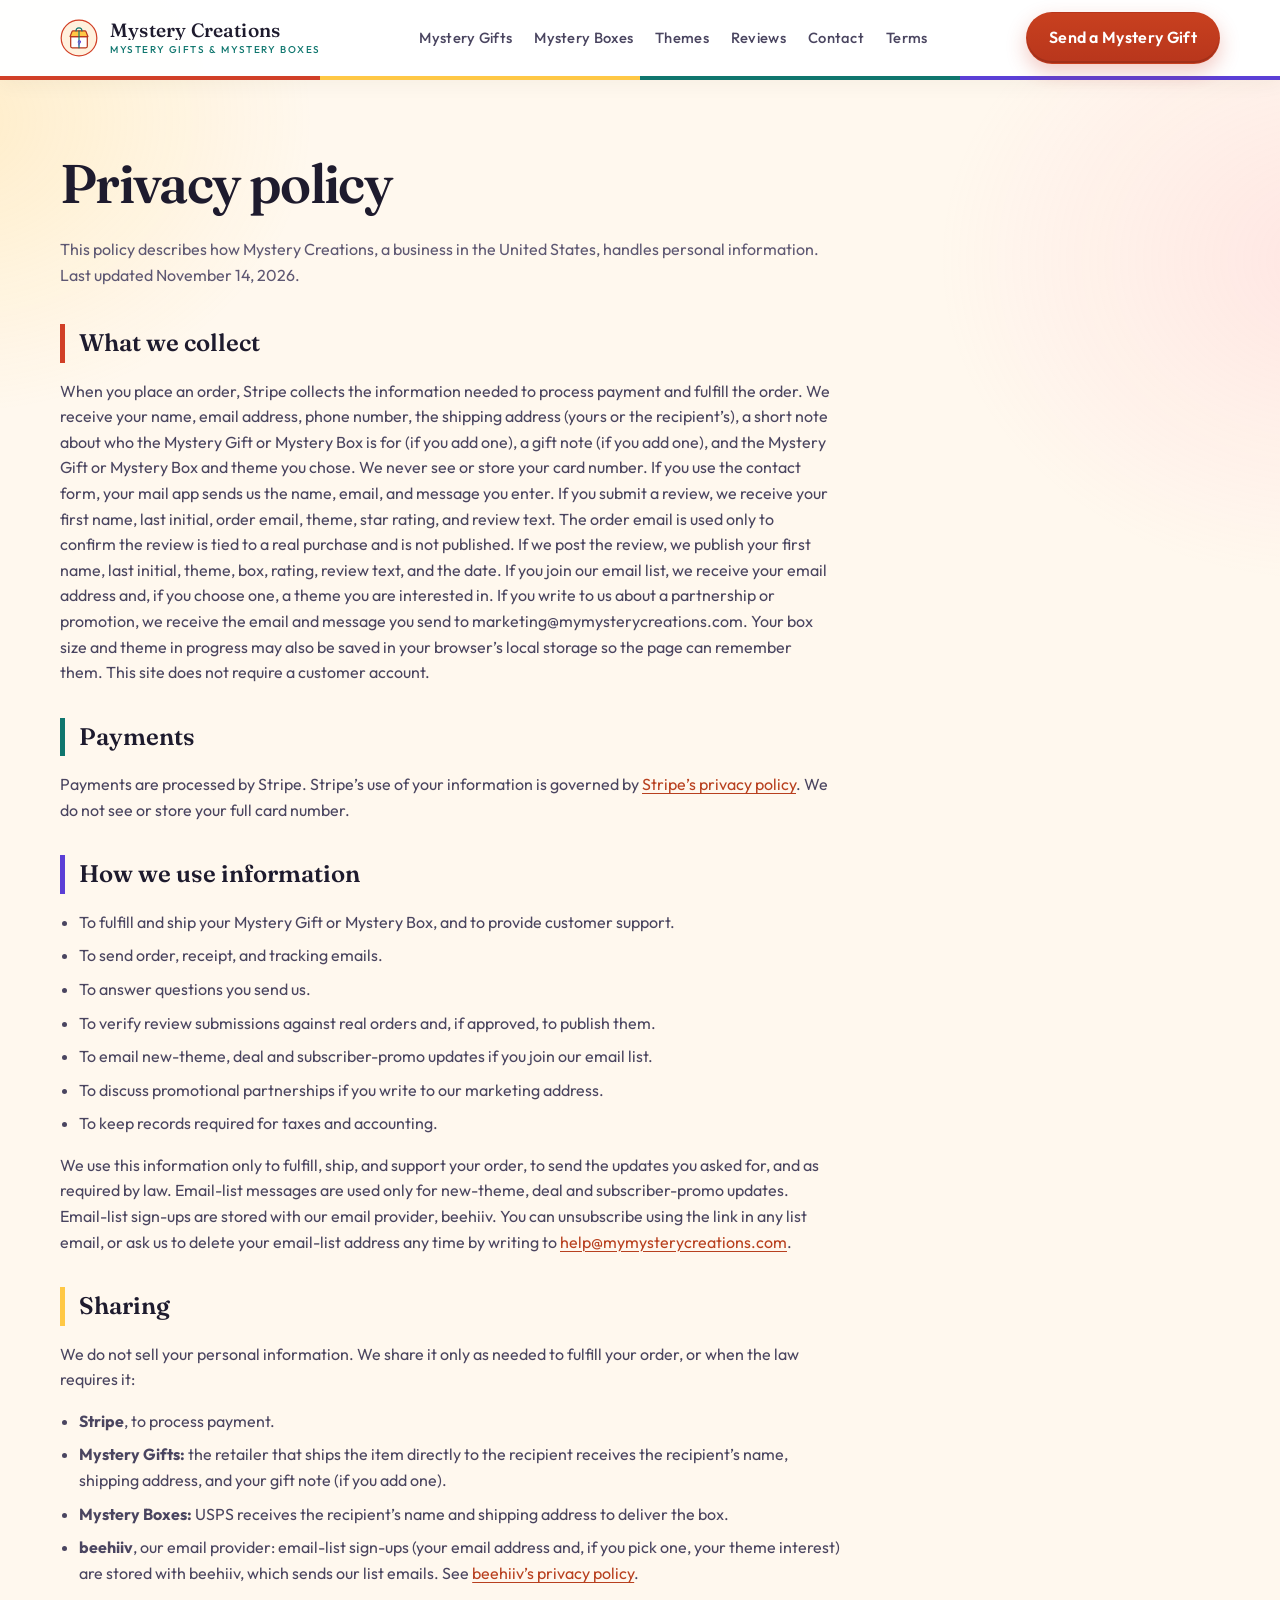
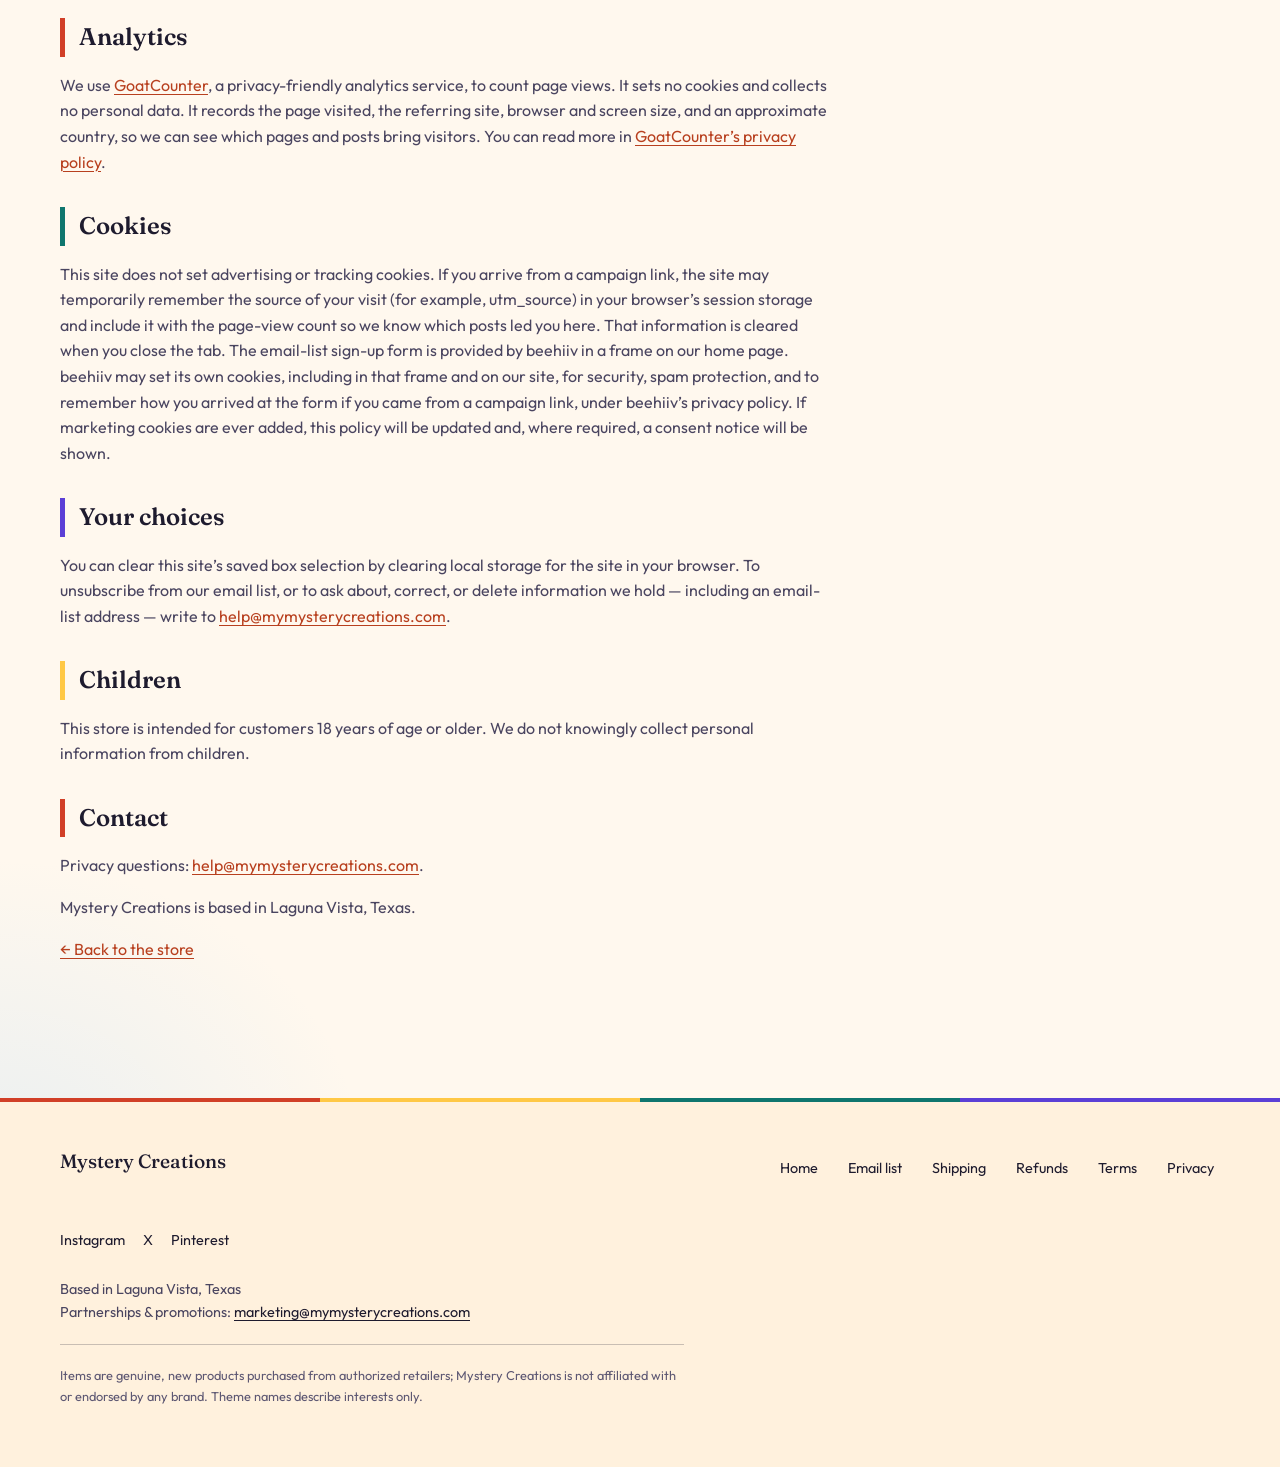
==== commit c15ec70c: "Remove the $5 Mystery Gift and tint the page by theme. Mystery Gifts now start at $10, including cop" ====
--- a/privacy.html
+++ b/privacy.html
@@ -19,7 +19,7 @@
   <meta property="og:image" content="https://mymysterycreations.com/img/og-image.png">
   <meta property="og:image:width" content="1200">
   <meta property="og:image:height" content="630">
-  <meta property="og:image:alt" content="Mystery Creations — Mystery gifts from $5, free shipping">
+  <meta property="og:image:alt" content="Mystery Creations — Mystery gifts from $10, free shipping">
   <meta name="twitter:card" content="summary_large_image">
   <meta name="twitter:title" content="Privacy policy — Mystery Creations">
   <meta name="twitter:description" content="How Mystery Creations collects, uses, and shares information when you order a Mystery Gift or Mystery Box, join our email list, or contact us.">
--- a/css/styles.css
+++ b/css/styles.css
@@ -76,6 +76,7 @@
   inset: 0;
   pointer-events: none;
   z-index: 0;
+  transition: opacity 0.45s ease;
   background:
     radial-gradient(520px 420px at -4% 120px, rgba(255, 200, 69, 0.22), transparent 70%),
     radial-gradient(560px 460px at 104% 260px, rgba(255, 158, 181, 0.20), transparent 70%),
@@ -1892,3 +1893,232 @@
   .header-cta-mobile .btn { padding: 8px 14px; font-size: 0.88rem; white-space: nowrap; }
 }
 .waitlist-card :focus-visible { outline-color: #ffc845; }
+
+/* Theme selection washes the page. Default (no data-shop-theme) stays the cream confetti wash. */
+@property --theme-base { syntax: "<color>"; inherits: true; initial-value: #fff8ee; }
+@property --theme-a { syntax: "<color>"; inherits: true; initial-value: transparent; }
+@property --theme-b { syntax: "<color>"; inherits: true; initial-value: transparent; }
+@property --theme-c { syntax: "<color>"; inherits: true; initial-value: transparent; }
+
+html {
+  --theme-base: #fff8ee;
+  --theme-a: transparent;
+  --theme-b: transparent;
+  --theme-c: transparent;
+  --theme-motif: none;
+  transition: --theme-base 0.45s ease, --theme-a 0.45s ease, --theme-b 0.45s ease, --theme-c 0.45s ease;
+}
+
+body::after {
+  content: "";
+  position: fixed;
+  inset: 0;
+  pointer-events: none;
+  z-index: 0;
+  opacity: 0;
+  transition: opacity 0.45s ease;
+  background:
+    var(--theme-motif),
+    radial-gradient(720px 520px at -6% 8%, var(--theme-a), transparent 68%),
+    radial-gradient(640px 480px at 108% 0%, var(--theme-b), transparent 66%),
+    radial-gradient(820px 560px at 70% 110%, var(--theme-c), transparent 70%);
+}
+
+html[data-shop-theme] body {
+  background-color: var(--theme-base);
+  transition: background-color 0.45s ease;
+}
+html[data-shop-theme] body::before { opacity: 0.22; transition: opacity 0.45s ease; }
+html[data-shop-theme] body::after { opacity: 1; }
+html[data-shop-theme] .hero {
+  background: radial-gradient(480px 360px at 78% 42%, var(--theme-b), transparent 72%);
+}
+html[data-shop-theme] #how,
+html[data-shop-theme] #themes,
+html[data-shop-theme] #faq {
+  background: transparent;
+}
+html[data-shop-theme] .site-footer {
+  background: color-mix(in srgb, var(--theme-base) 72%, #fff);
+}
+html[data-shop-theme] .overview-theme.is-active-theme {
+  box-shadow: 0 0 0 2px var(--theme-accent, var(--coral)), var(--shadow-sm);
+  background: color-mix(in srgb, var(--theme-accent, var(--coral)) 12%, #fff);
+}
+
+/* Shared fallback: any theme without its own block still tints from --theme-accent. */
+html[data-shop-theme] {
+  --theme-base: color-mix(in srgb, var(--theme-accent, #d13f27) 16%, #fff8ee);
+  --theme-a: color-mix(in srgb, var(--theme-accent, #d13f27) 42%, transparent);
+  --theme-b: color-mix(in srgb, var(--theme-accent, #d13f27) 28%, transparent);
+  --theme-c: color-mix(in srgb, var(--theme-accent, #0f766e) 24%, transparent);
+}
+
+html[data-shop-theme="anime"] {
+  --theme-base: #fff3f0;
+  --theme-a: rgba(224, 122, 106, 0.46);
+  --theme-b: rgba(255, 158, 181, 0.42);
+  --theme-c: rgba(255, 200, 69, 0.28);
+  --theme-motif: radial-gradient(circle at 12px 10px, rgba(224, 90, 110, 0.28) 0 2.5px, transparent 3.2px) 0 0 / 34px 34px,
+    radial-gradient(circle at 26px 24px, rgba(255, 176, 196, 0.4) 0 2px, transparent 2.8px) 0 0 / 34px 34px;
+}
+html[data-shop-theme="pokemon-fans"] {
+  --theme-base: #fff8e4;
+  --theme-a: rgba(255, 200, 69, 0.55);
+  --theme-b: rgba(140, 200, 255, 0.42);
+  --theme-c: rgba(255, 140, 90, 0.22);
+  --theme-motif: linear-gradient(135deg, transparent 46%, rgba(255, 200, 69, 0.16) 46% 54%, transparent 54%) 0 0 / 28px 28px;
+}
+html[data-shop-theme="football"] {
+  --theme-base: #f3f7ee;
+  --theme-a: rgba(74, 130, 72, 0.32);
+  --theme-b: rgba(196, 122, 58, 0.28);
+  --theme-c: rgba(255, 200, 69, 0.22);
+  --theme-motif: repeating-linear-gradient(180deg, transparent 0 42px, rgba(58, 110, 62, 0.14) 42px 44px);
+}
+html[data-shop-theme="musician"] {
+  --theme-base: #f5f2ff;
+  --theme-a: rgba(123, 140, 255, 0.42);
+  --theme-b: rgba(91, 63, 214, 0.28);
+  --theme-c: rgba(255, 158, 181, 0.26);
+  --theme-motif: radial-gradient(circle at 50% -8%, rgba(123, 140, 255, 0.35), transparent 42%);
+}
+html[data-shop-theme="mechanic"] {
+  --theme-base: #f6f2ea;
+  --theme-a: rgba(196, 165, 116, 0.46);
+  --theme-b: rgba(90, 98, 110, 0.22);
+  --theme-c: rgba(184, 112, 64, 0.24);
+  --theme-motif: radial-gradient(circle, rgba(90, 78, 58, 0.22) 1.1px, transparent 1.5px) 0 0 / 18px 18px;
+}
+html[data-shop-theme="gotham-fans"] {
+  --theme-base: #eef2f8;
+  --theme-a: rgba(70, 90, 130, 0.32);
+  --theme-b: rgba(196, 176, 122, 0.28);
+  --theme-c: rgba(40, 52, 78, 0.16);
+  --theme-motif: repeating-linear-gradient(90deg, transparent 0 26px, rgba(55, 70, 100, 0.08) 26px 28px);
+}
+html[data-shop-theme="space-fans"] {
+  --theme-base: #eef6fb;
+  --theme-a: rgba(110, 196, 216, 0.42);
+  --theme-b: rgba(90, 120, 190, 0.26);
+  --theme-c: rgba(255, 200, 69, 0.18);
+  --theme-motif: radial-gradient(circle, rgba(30, 50, 80, 0.45) 1px, transparent 1.5px) 0 0 / 22px 22px,
+    radial-gradient(circle, rgba(110, 196, 216, 0.7) 1px, transparent 1.6px) 11px 9px / 31px 31px;
+}
+html[data-shop-theme="gaming"] {
+  --theme-base: #f3f6ff;
+  --theme-a: rgba(110, 168, 255, 0.4);
+  --theme-b: rgba(91, 63, 214, 0.26);
+  --theme-c: rgba(126, 217, 195, 0.2);
+  --theme-motif: linear-gradient(rgba(91, 63, 214, 0.08) 1px, transparent 1px) 0 0 / 22px 22px,
+    linear-gradient(90deg, rgba(91, 63, 214, 0.08) 1px, transparent 1px) 0 0 / 22px 22px;
+}
+html[data-shop-theme="marvel-fans"] {
+  --theme-base: #fff3f1;
+  --theme-a: rgba(212, 90, 90, 0.38);
+  --theme-b: rgba(255, 200, 69, 0.36);
+  --theme-c: rgba(40, 48, 80, 0.1);
+  --theme-motif: radial-gradient(circle, rgba(180, 50, 40, 0.2) 1.2px, transparent 1.6px) 0 0 / 14px 14px;
+}
+html[data-shop-theme="star-wars-fans"] {
+  --theme-base: #faf6ea;
+  --theme-a: rgba(212, 192, 122, 0.5);
+  --theme-b: rgba(70, 90, 140, 0.2);
+  --theme-c: rgba(180, 140, 70, 0.22);
+  --theme-motif: radial-gradient(circle, rgba(60, 50, 30, 0.35) 0.8px, transparent 1.3px) 4px 6px / 26px 26px;
+}
+html[data-shop-theme="potter-fans"] {
+  --theme-base: #f6f4e8;
+  --theme-a: rgba(90, 122, 58, 0.32);
+  --theme-b: rgba(122, 64, 64, 0.2);
+  --theme-c: rgba(212, 184, 110, 0.28);
+  --theme-motif: repeating-linear-gradient(180deg, transparent 0 27px, rgba(90, 70, 40, 0.1) 27px 28px);
+}
+html[data-shop-theme="disney-fans"] {
+  --theme-base: #f4f8ff;
+  --theme-a: rgba(106, 154, 216, 0.36);
+  --theme-b: rgba(255, 158, 181, 0.32);
+  --theme-c: rgba(255, 200, 69, 0.24);
+  --theme-motif: radial-gradient(circle at 8px 8px, rgba(255, 200, 69, 0.55) 0 1.4px, transparent 2px) 0 0 / 40px 40px;
+}
+html[data-shop-theme="basketball"] {
+  --theme-base: #fff5ec;
+  --theme-a: rgba(224, 138, 58, 0.4);
+  --theme-b: rgba(196, 92, 58, 0.22);
+  --theme-c: rgba(255, 200, 69, 0.26);
+  --theme-motif: linear-gradient(rgba(180, 100, 40, 0.1) 2px, transparent 2px) 0 0 / 100% 72px,
+    linear-gradient(90deg, rgba(180, 100, 40, 0.1) 2px, transparent 2px) 0 0 / 72px 100%;
+}
+html[data-shop-theme="baseball"] {
+  --theme-base: #f7f6ef;
+  --theme-a: rgba(90, 150, 90, 0.28);
+  --theme-b: rgba(196, 92, 74, 0.28);
+  --theme-c: rgba(230, 210, 160, 0.3);
+  --theme-motif: repeating-linear-gradient(115deg, transparent 0 16px, rgba(90, 140, 80, 0.08) 16px 18px);
+}
+html[data-shop-theme="fishing-outdoors"] {
+  --theme-base: #f1f8f4;
+  --theme-a: rgba(90, 154, 122, 0.36);
+  --theme-b: rgba(80, 150, 170, 0.28);
+  --theme-c: rgba(70, 120, 80, 0.18);
+  --theme-motif: repeating-radial-gradient(circle at 0 100%, transparent 0 14px, rgba(70, 140, 130, 0.12) 14px 16px, transparent 16px 28px);
+}
+html[data-shop-theme="cars-racing"] {
+  --theme-base: #faf3f1;
+  --theme-a: rgba(208, 96, 80, 0.36);
+  --theme-b: rgba(40, 40, 48, 0.14);
+  --theme-c: rgba(255, 200, 69, 0.2);
+  --theme-motif: repeating-linear-gradient(-18deg, transparent 0 22px, rgba(180, 60, 48, 0.08) 22px 23px);
+}
+html[data-shop-theme="cozy-self-care"] {
+  --theme-base: #fff5f6;
+  --theme-a: rgba(212, 160, 180, 0.42);
+  --theme-b: rgba(255, 200, 160, 0.34);
+  --theme-c: rgba(255, 220, 190, 0.3);
+  --theme-motif: radial-gradient(circle at 20% 30%, rgba(255, 186, 200, 0.35) 0 40px, transparent 70px),
+    radial-gradient(circle at 80% 70%, rgba(255, 214, 180, 0.4) 0 50px, transparent 80px);
+}
+html[data-shop-theme="squishy"] {
+  --theme-base: #fff4f8;
+  --theme-a: rgba(240, 168, 192, 0.5);
+  --theme-b: rgba(168, 230, 214, 0.4);
+  --theme-c: rgba(255, 214, 140, 0.36);
+  --theme-motif: radial-gradient(circle at 18% 22%, rgba(255, 170, 196, 0.45) 0 70px, transparent 72px),
+    radial-gradient(circle at 78% 18%, rgba(170, 220, 255, 0.4) 0 64px, transparent 66px),
+    radial-gradient(circle at 62% 78%, rgba(255, 220, 150, 0.45) 0 80px, transparent 82px);
+}
+html[data-shop-theme="halloween"] {
+  --theme-base: #fff4ea;
+  --theme-a: rgba(224, 138, 58, 0.42);
+  --theme-b: rgba(110, 70, 170, 0.22);
+  --theme-c: rgba(40, 30, 50, 0.1);
+  --theme-motif: radial-gradient(circle, rgba(90, 50, 140, 0.22) 1.3px, transparent 1.8px) 0 0 / 20px 20px;
+}
+html[data-shop-theme="christmas"] {
+  --theme-base: #f4f7f3;
+  --theme-a: rgba(180, 60, 60, 0.26);
+  --theme-b: rgba(50, 120, 80, 0.26);
+  --theme-c: rgba(255, 255, 255, 0.7);
+  --theme-motif: radial-gradient(circle, rgba(255, 255, 255, 0.95) 1.3px, rgba(70, 110, 80, 0.18) 1.8px, transparent 2.4px) 0 0 / 18px 18px,
+    radial-gradient(circle, rgba(255, 255, 255, 0.8) 1px, transparent 1.6px) 9px 11px / 26px 26px;
+}
+html[data-shop-theme="stpatricksday"] {
+  --theme-base: #f2f8f1;
+  --theme-a: rgba(61, 140, 90, 0.36);
+  --theme-b: rgba(212, 176, 70, 0.36);
+  --theme-c: rgba(40, 120, 70, 0.16);
+  --theme-motif: radial-gradient(circle at 8px 8px, rgba(50, 130, 80, 0.28) 0 2px, transparent 2.6px) 0 0 / 24px 24px;
+}
+html[data-shop-theme="watches"] {
+  --theme-base: #f7f4ec;
+  --theme-a: rgba(196, 176, 122, 0.48);
+  --theme-b: rgba(80, 86, 98, 0.16);
+  --theme-c: rgba(212, 184, 130, 0.24);
+  --theme-motif: repeating-radial-gradient(circle at 92% 12%, transparent 0 16px, rgba(160, 130, 70, 0.16) 16px 17px, transparent 17px 34px);
+}
+
+@media (prefers-reduced-motion: reduce) {
+  html, html[data-shop-theme] body, html[data-shop-theme] body::before, body::after {
+    transition: none;
+  }
+}
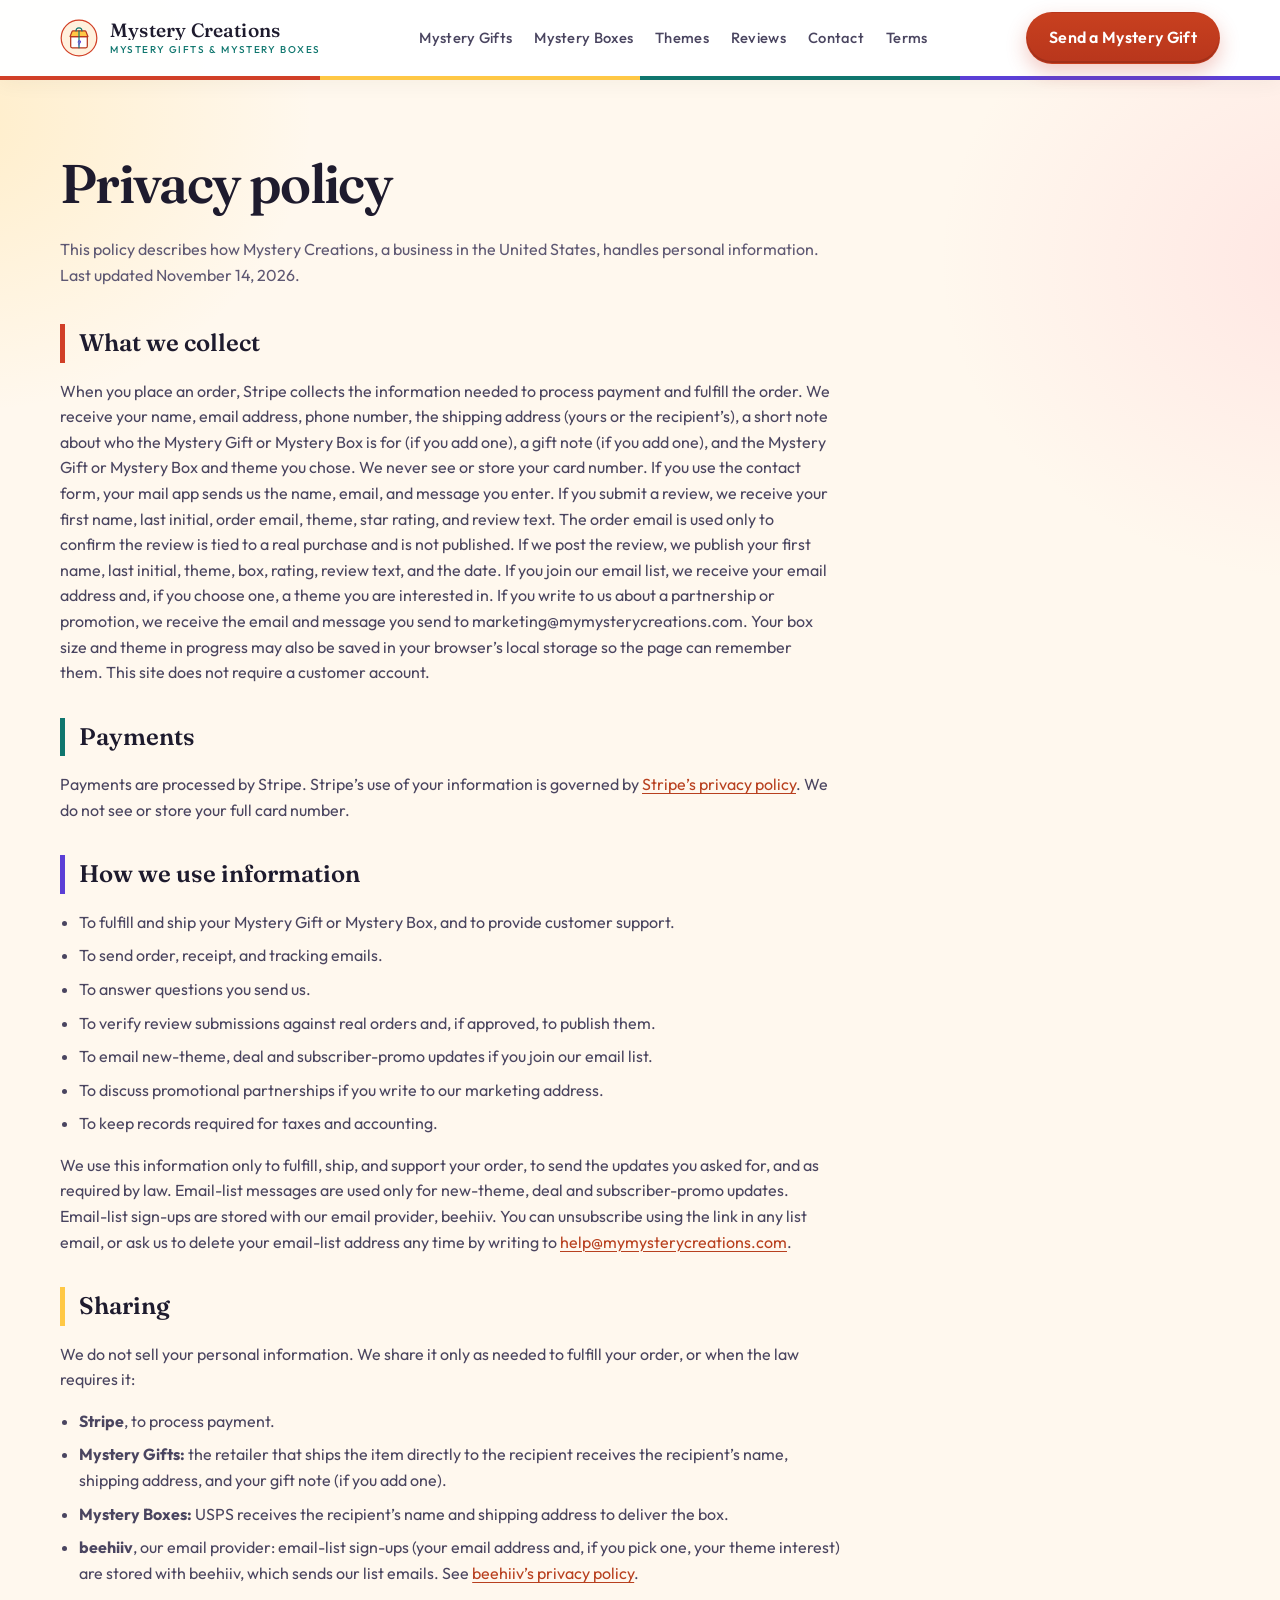
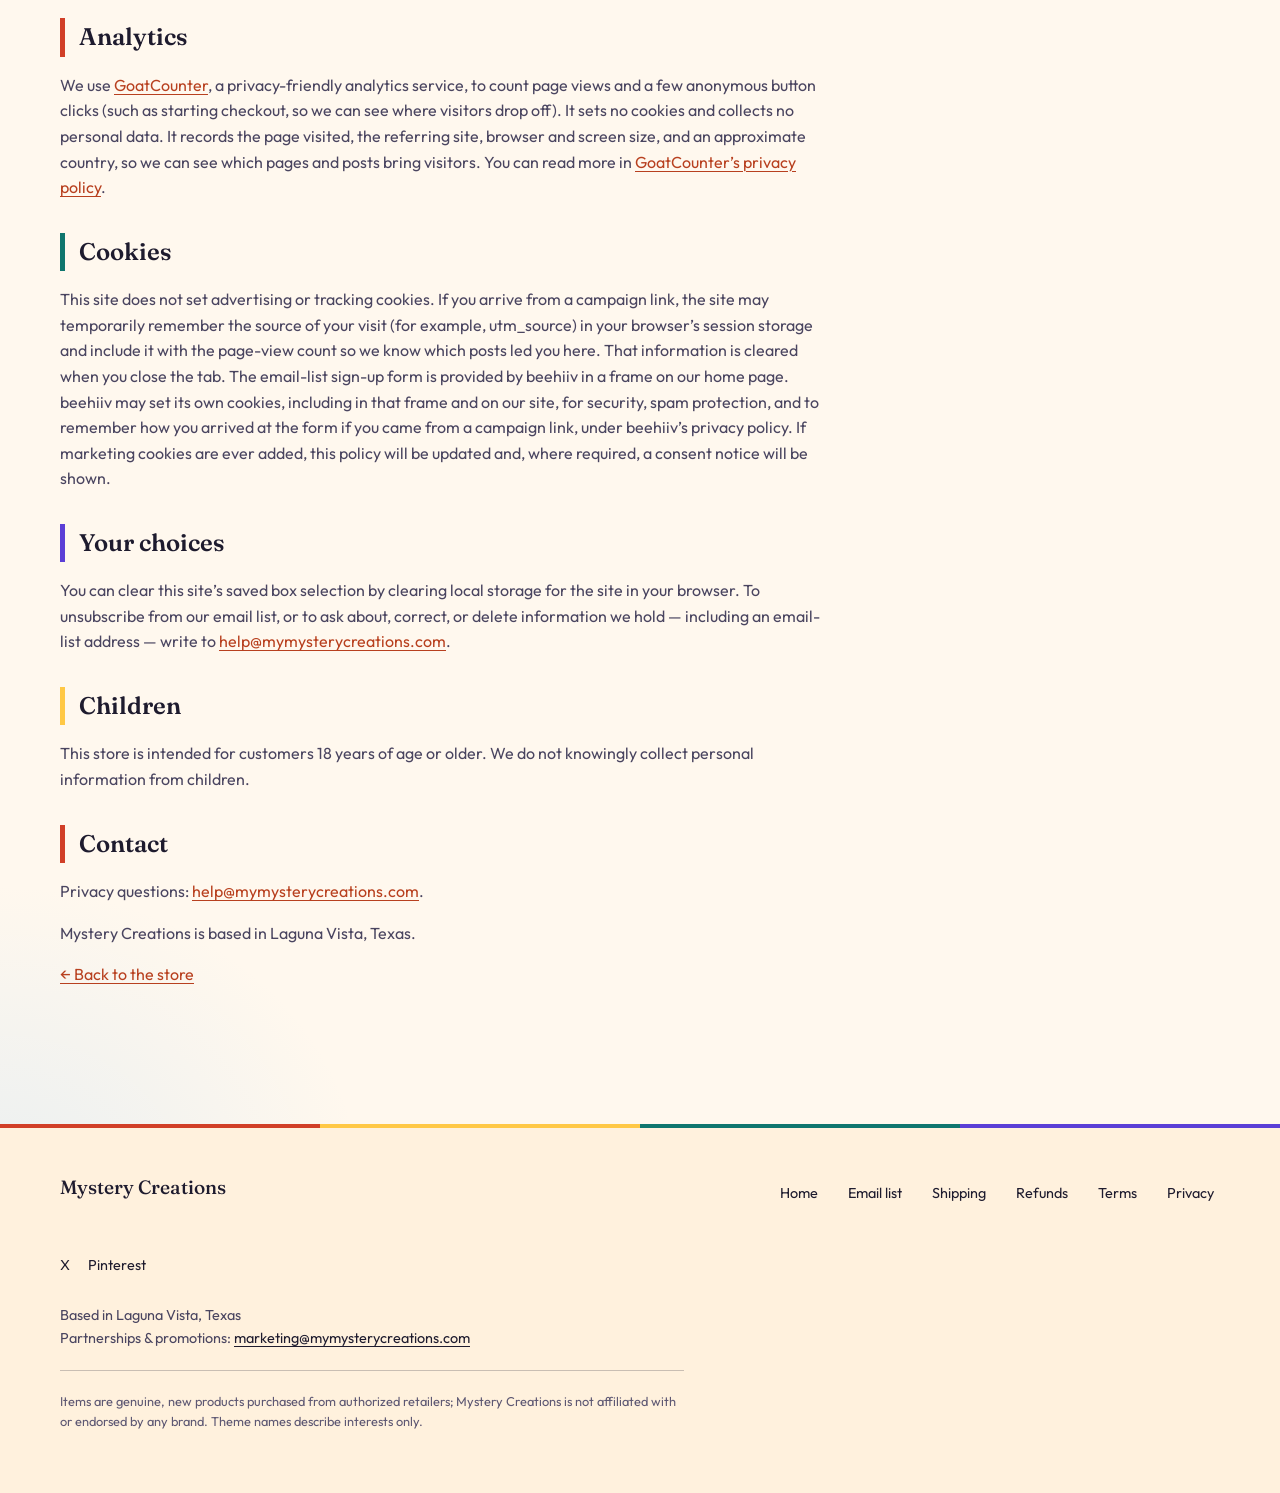
==== commit 5b56799a: "Gift option + $2 wrap, no-repeats guarantee, analytics events, SEO, Pets theme, Poke Mon rename, rac" ====
--- a/privacy.html
+++ b/privacy.html
@@ -100,7 +100,7 @@
       </ul>
 
       <h2>Analytics</h2>
-      <p>We use <a href="https://www.goatcounter.com/" rel="noopener">GoatCounter</a>, a privacy-friendly analytics service, to count page views. It sets no cookies and collects no personal data. It records the page visited, the referring site, browser and screen size, and an approximate country, so we can see which pages and posts bring visitors. You can read more in <a href="https://www.goatcounter.com/help/privacy" rel="noopener">GoatCounter’s privacy policy</a>.</p>
+      <p>We use <a href="https://www.goatcounter.com/" rel="noopener">GoatCounter</a>, a privacy-friendly analytics service, to count page views and a few anonymous button clicks (such as starting checkout, so we can see where visitors drop off). It sets no cookies and collects no personal data. It records the page visited, the referring site, browser and screen size, and an approximate country, so we can see which pages and posts bring visitors. You can read more in <a href="https://www.goatcounter.com/help/privacy" rel="noopener">GoatCounter’s privacy policy</a>.</p>
 
       <h2>Cookies</h2>
       <p>This site does not set advertising or tracking cookies. If you arrive from a campaign link, the site may temporarily remember the source of your visit (for example, utm_source) in your browser’s session storage and include it with the page-view count so we know which posts led you here. That information is cleared when you close the tab. The email-list sign-up form is provided by beehiiv in a frame on our home page. beehiiv may set its own cookies, including in that frame and on our site, for security, spam protection, and to remember how you arrived at the form if you came from a campaign link, under beehiiv’s privacy policy. If marketing cookies are ever added, this policy will be updated and, where required, a consent notice will be shown.</p>
--- a/css/styles.css
+++ b/css/styles.css
@@ -2116,9 +2116,320 @@
   --theme-c: rgba(212, 184, 130, 0.24);
   --theme-motif: repeating-radial-gradient(circle at 92% 12%, transparent 0 16px, rgba(160, 130, 70, 0.16) 16px 17px, transparent 17px 34px);
 }
+html[data-shop-theme="pets"] {
+  --theme-base: #fbf3e8;
+  --theme-a: rgba(185, 130, 74, 0.42);
+  --theme-b: rgba(120, 170, 110, 0.28);
+  --theme-c: rgba(230, 180, 120, 0.26);
+  --theme-motif: radial-gradient(circle at 10px 10px, rgba(150, 100, 55, 0.2) 0 2.4px, transparent 3px) 0 0 / 30px 30px;
+}
 
 @media (prefers-reduced-motion: reduce) {
   html, html[data-shop-theme] body, html[data-shop-theme] body::before, body::after {
     transition: none;
   }
 }
+
+/* Homepage fold: branding, slogan, theme, then who it's for — one screen.
+   Theme photos replace the old CSS pattern washes. */
+.above-fold {
+  position: relative;
+  z-index: 2;
+  min-height: calc(100dvh - var(--header-h) - env(safe-area-inset-top, 0px));
+  min-height: calc(100svh - var(--header-h) - env(safe-area-inset-top, 0px));
+  padding: 18px 0 20px;
+  display: flex;
+  flex-direction: column;
+}
+.fold-stack,
+.shop-flow {
+  width: min(720px, 100%);
+  margin-left: auto;
+  margin-right: auto;
+}
+.slogan {
+  font-family: var(--font-serif);
+  font-weight: 560;
+  font-size: clamp(1.45rem, 4.6vw, 2.7rem);
+  line-height: 1.15;
+  letter-spacing: -0.03em;
+  color: var(--paper);
+  margin: 0 0 14px;
+}
+.fold-card,
+.shop-panel {
+  background: rgba(255, 252, 247, 0.94);
+  border: 1px solid var(--line);
+  border-radius: 22px;
+  box-shadow: var(--shadow-sm);
+  padding: 16px 16px 14px;
+}
+.fold-card {
+  display: grid;
+  gap: 14px;
+}
+.shop-flow {
+  position: relative;
+  z-index: 2;
+  display: grid;
+  gap: 18px;
+  padding: 4px 0 56px;
+}
+.shop-panel.field,
+.fold-card .field {
+  display: grid;
+  gap: 6px;
+}
+.fold-card label,
+.shop-panel > label,
+.choice-panel legend {
+  font-weight: 600;
+}
+.above-fold textarea#recipient,
+.shop-panel textarea#gift-note {
+  min-height: 72px;
+  resize: vertical;
+}
+.theme-hint {
+  margin: 0;
+  color: var(--cream-dim);
+  font-size: 0.92rem;
+}
+.choice-panel {
+  border: 1px solid var(--line);
+  margin: 0;
+  min-width: 0;
+}
+.choice-panel.gift-menu { border-top: 6px solid var(--coral); }
+.choice-panel.box-menu { border-top: 6px solid var(--violet); }
+.choice-panel legend {
+  display: flex;
+  flex-direction: column;
+  align-items: flex-start;
+  gap: 8px;
+  padding: 0;
+  margin: 0 0 8px;
+  float: none;
+  width: 100%;
+}
+.choice-title {
+  font-family: var(--font-serif);
+  font-size: clamp(1.45rem, 3vw, 1.9rem);
+  font-weight: 600;
+  line-height: 1.1;
+  color: var(--coral-deep);
+}
+.box-menu .choice-title { color: var(--violet); }
+.choice-lede {
+  margin: 0 0 14px;
+  color: var(--cream-dim);
+}
+.choice-lede strong { color: var(--coral-deep); }
+.box-menu .choice-lede strong { color: var(--violet); }
+.choice-grid {
+  display: grid;
+  grid-template-columns: 1fr 1fr;
+  gap: 10px;
+}
+.choice-grid-boxes { grid-template-columns: 1fr; }
+.choice {
+  position: relative;
+  display: grid;
+  gap: 2px;
+  align-content: start;
+  min-height: 92px;
+  padding: 12px 12px 10px;
+  border-radius: 16px;
+  border: 2px solid var(--line-strong);
+  background: #fff;
+  cursor: pointer;
+  text-align: left;
+}
+.choice input {
+  position: absolute;
+  opacity: 0;
+  width: 1px;
+  height: 1px;
+  pointer-events: none;
+}
+.choice-price {
+  font-family: var(--font-serif);
+  font-size: 1.55rem;
+  font-weight: 600;
+  letter-spacing: -0.03em;
+  color: var(--paper);
+  line-height: 1.1;
+}
+.choice-name {
+  font-weight: 600;
+  font-size: 0.95rem;
+}
+.choice-meta {
+  color: var(--mist);
+  font-size: 0.82rem;
+  line-height: 1.35;
+}
+.gift-menu .choice:has(input:checked) {
+  border-color: var(--coral);
+  background: var(--coral-soft);
+  box-shadow: 0 0 0 3px rgba(209, 63, 39, 0.18);
+}
+.box-menu .choice:has(input:checked) {
+  border-color: var(--violet);
+  background: var(--violet-soft);
+  box-shadow: 0 0 0 3px rgba(91, 63, 214, 0.18);
+}
+.choice:focus-within {
+  outline: 3px solid var(--violet);
+  outline-offset: 2px;
+}
+.checkout-block h2 {
+  font-family: var(--font-serif);
+  font-size: clamp(1.8rem, 4vw, 2.4rem);
+  margin: 0 0 12px;
+  font-weight: 600;
+}
+.checkout-block .order-summary { gap: 10px; }
+.checkout-block .summary-row strong {
+  text-align: right;
+  max-width: 62%;
+  overflow-wrap: anywhere;
+}
+.pick-reminder {
+  margin: 14px 0 0;
+  padding: 12px 14px;
+  border-radius: 14px;
+  background: var(--sun-soft);
+  color: #1e1b2e;
+  font-weight: 600;
+  line-height: 1.4;
+}
+.btn-checkout {
+  width: 100%;
+  min-height: 68px;
+  margin-top: 14px;
+  padding: 16px 22px;
+  border-radius: 16px;
+  font-size: 1.2rem;
+}
+.order-echo {
+  margin: 0 0 18px;
+  padding: 14px 14px 6px;
+  border-radius: 16px;
+  background: var(--sun-soft);
+  text-align: left;
+}
+.order-echo p { margin: 0 0 10px; color: var(--cream); }
+.order-echo .pick-reminder { margin-top: 0; background: #fff; }
+
+@media (min-width: 800px) {
+  .choice-grid { grid-template-columns: repeat(4, minmax(0, 1fr)); }
+  .choice-grid-boxes { grid-template-columns: repeat(2, minmax(0, 1fr)); }
+  .fold-card, .shop-panel { padding: 22px 22px 18px; }
+  .above-fold { padding-top: 28px; }
+}
+@media (max-height: 520px) {
+  .above-fold { min-height: 0; padding-top: 10px; }
+  .slogan { font-size: 1.3rem; margin-bottom: 8px; }
+  .above-fold textarea#recipient { min-height: 52px; }
+}
+
+/* Full-bleed theme photo. Default (no data-shop-theme) stays the cream brand wash. */
+html[data-shop-theme] body::before {
+  position: fixed;
+  opacity: 1;
+  background: var(--theme-photo) center center / cover no-repeat;
+}
+html[data-shop-theme] body::after {
+  opacity: 1;
+  background: linear-gradient(180deg, rgba(255, 248, 238, 0.55) 0%, rgba(255, 248, 238, 0.28) 24%, rgba(255, 248, 238, 0.08) 48%, rgba(12, 10, 14, 0.22) 100%);
+}
+html[data-shop-theme] .fold-card,
+html[data-shop-theme] .shop-panel,
+html[data-shop-theme] .site-header {
+  backdrop-filter: blur(10px);
+}
+html[data-shop-theme] #how,
+html[data-shop-theme] #themes,
+html[data-shop-theme] #faq,
+html[data-shop-theme] #reviews,
+html[data-shop-theme] #boxes,
+html[data-shop-theme] #contact,
+html[data-shop-theme] .compare-section,
+html[data-shop-theme] .waitlist-section {
+  background: rgba(255, 248, 238, 0.92);
+}
+html[data-shop-theme] .hero { background: transparent; }
+
+/* "Opening secure checkout…" overlay while the checkout Worker creates the Stripe session */
+.checkout-loading { position: fixed; inset: 0; z-index: 9999; display: grid; place-items: center; background: rgba(255, 250, 243, 0.92); }
+.checkout-loading[hidden] { display: none; }
+.checkout-loading-card { display: grid; justify-items: center; gap: 14px; padding: 24px 28px; border-radius: 16px; background: #fff; border: 1px solid var(--line, #e6dccb); box-shadow: 0 10px 30px rgba(0,0,0,.08); }
+.checkout-loading-card p { margin: 0; font-weight: 600; }
+.checkout-spinner { width: 34px; height: 34px; border-radius: 50%; border: 3px solid rgba(0,0,0,.12); border-top-color: var(--coral-deep, #d9534f); animation: mc-spin .8s linear infinite; }
+@keyframes mc-spin { to { transform: rotate(360deg); } }
+@media (prefers-reduced-motion: reduce) { .checkout-spinner { animation: none; } }
+
+/* Gift option, gift wrap, guarantee line, honeypot */
+.check-row { display: flex; gap: 12px; align-items: flex-start; cursor: pointer; margin: 4px 0 12px; line-height: 1.35; }
+.check-row input[type="checkbox"] { width: 22px; height: 22px; margin-top: 2px; flex: 0 0 auto; accent-color: var(--coral-deep, #d9534f); }
+.check-row small { color: inherit; opacity: .8; }
+#gift-note-wrap { margin-top: 10px; }
+.guarantee-line { margin: 6px 0 14px; font-weight: 600; font-size: .95rem; }
+.hp-field { position: absolute !important; left: -9999px; width: 1px; height: 1px; overflow: hidden; }
+
+.field .required { font-size: .75rem; font-weight: 700; color: var(--coral-deep); text-transform: uppercase; letter-spacing: .04em; margin-left: 6px; }
+#pet-field input[type="text"], #pet-field select { width: 100%; }
+#pet-other-wrap { margin-top: 10px; }
+
+/* Raccoon brand art: decorative only (aria-hidden), original line-art SVGs in the brand purple. */
+.paw-divider {
+  position: relative;
+  z-index: 2;
+  height: 44px;
+  margin: 8px auto;
+  max-width: 1100px;
+  background: url("../img/paw-trail.svg") center / 580px 44px repeat-x;
+  opacity: 0.22;
+  pointer-events: none;
+  -webkit-mask-image: linear-gradient(90deg, transparent, #000 18%, #000 82%, transparent);
+  mask-image: linear-gradient(90deg, transparent, #000 18%, #000 82%, transparent);
+}
+.paw-bg::before {
+  content: "";
+  position: absolute;
+  inset: 0;
+  z-index: -1;
+  background: url("../img/paw-tile.svg") 0 0 / 120px 120px repeat;
+  opacity: 0.045;
+  pointer-events: none;
+  -webkit-mask-image: linear-gradient(180deg, transparent, #000 14%, #000 86%, transparent);
+  mask-image: linear-gradient(180deg, transparent, #000 14%, #000 86%, transparent);
+}
+.waitlist-section .wrap { position: relative; }
+.raccoon-peek {
+  position: absolute;
+  right: clamp(24px, 9%, 120px);
+  top: 0;
+  width: clamp(104px, 18vw, 150px);
+  height: auto;
+  transform: translateY(-97%);
+  pointer-events: none;
+  z-index: 3;
+}
+.site-footer .raccoon-walk {
+  position: absolute;
+  right: clamp(12px, 6%, 80px);
+  top: 0;
+  width: clamp(130px, 22vw, 210px);
+  height: auto;
+  transform: translateY(-91%);
+  pointer-events: none;
+}
+@media (prefers-reduced-motion: no-preference) {
+  .raccoon-peek { animation: mc-peek 700ms ease-out both; }
+  @keyframes mc-peek { from { transform: translateY(-62%); } to { transform: translateY(-97%); } }
+}
+@media (max-width: 560px) {
+  .paw-divider { height: 34px; background-size: 450px 34px; }
+}
